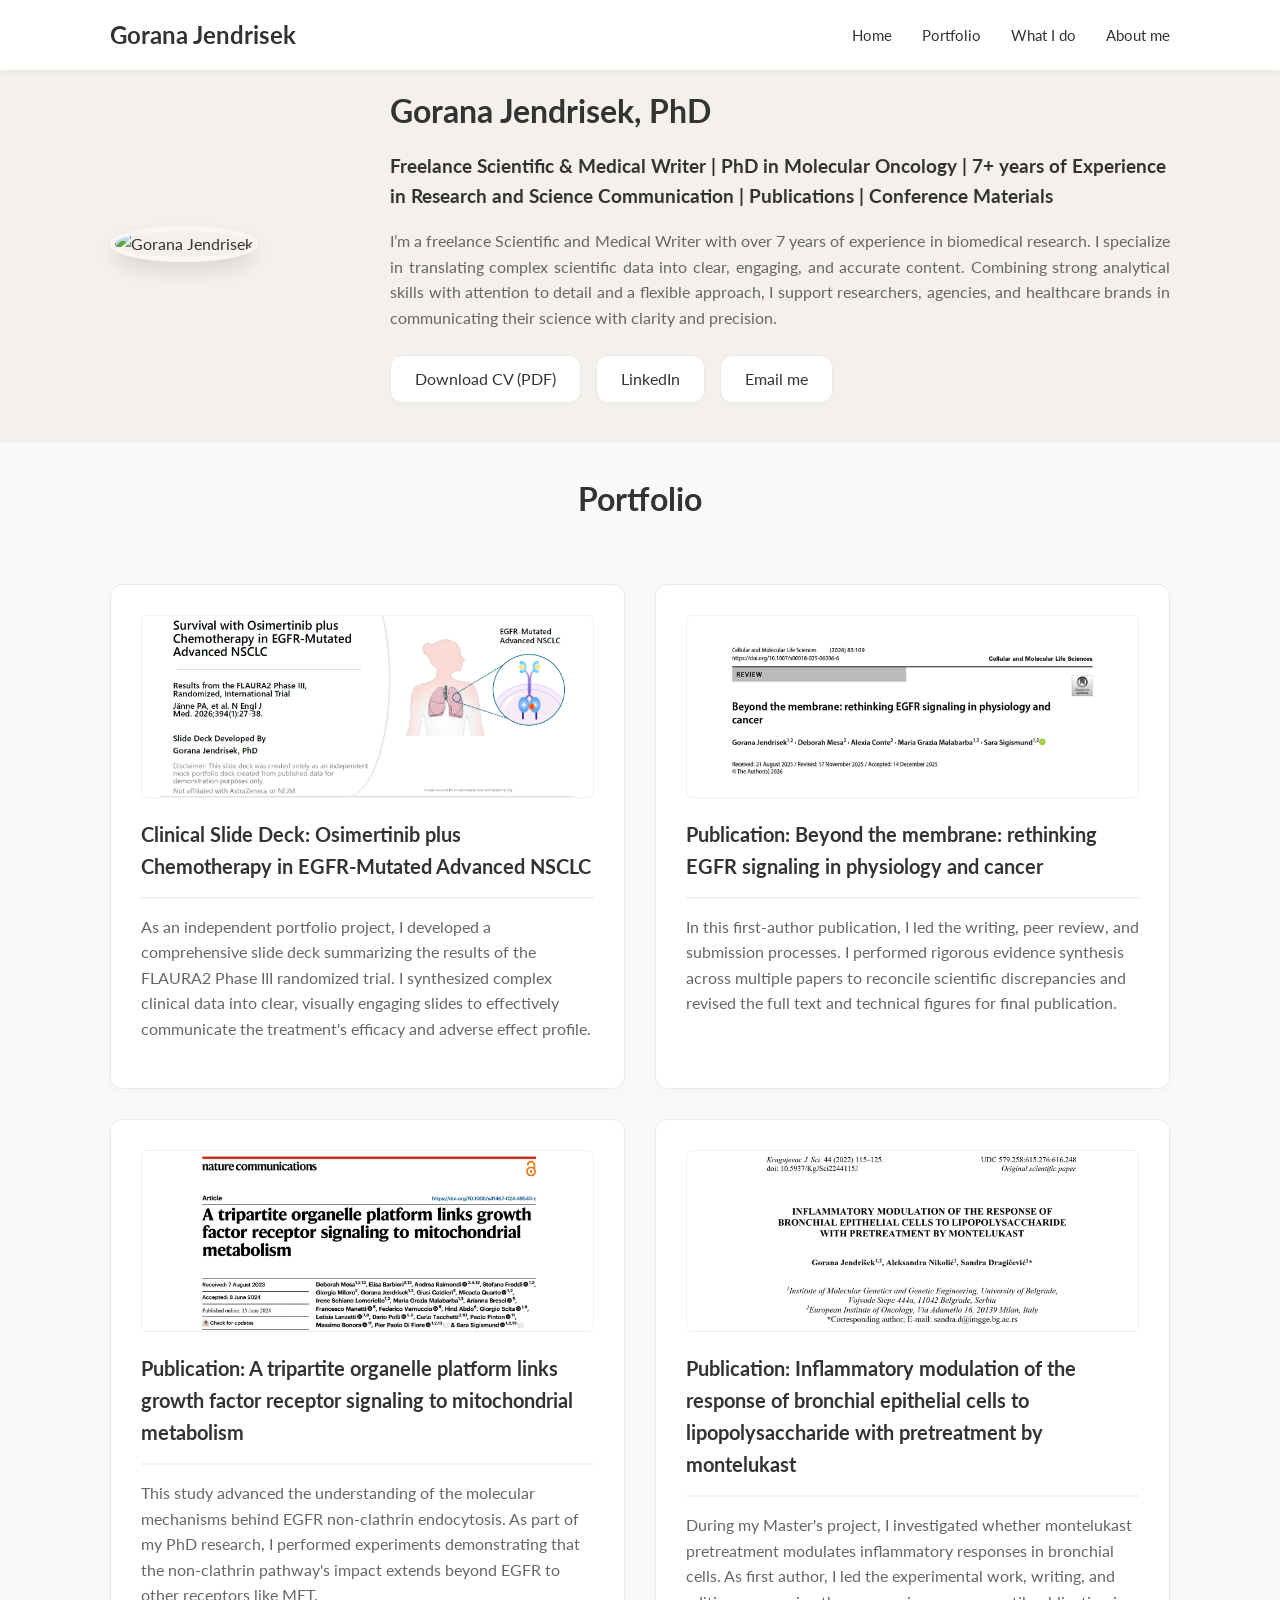
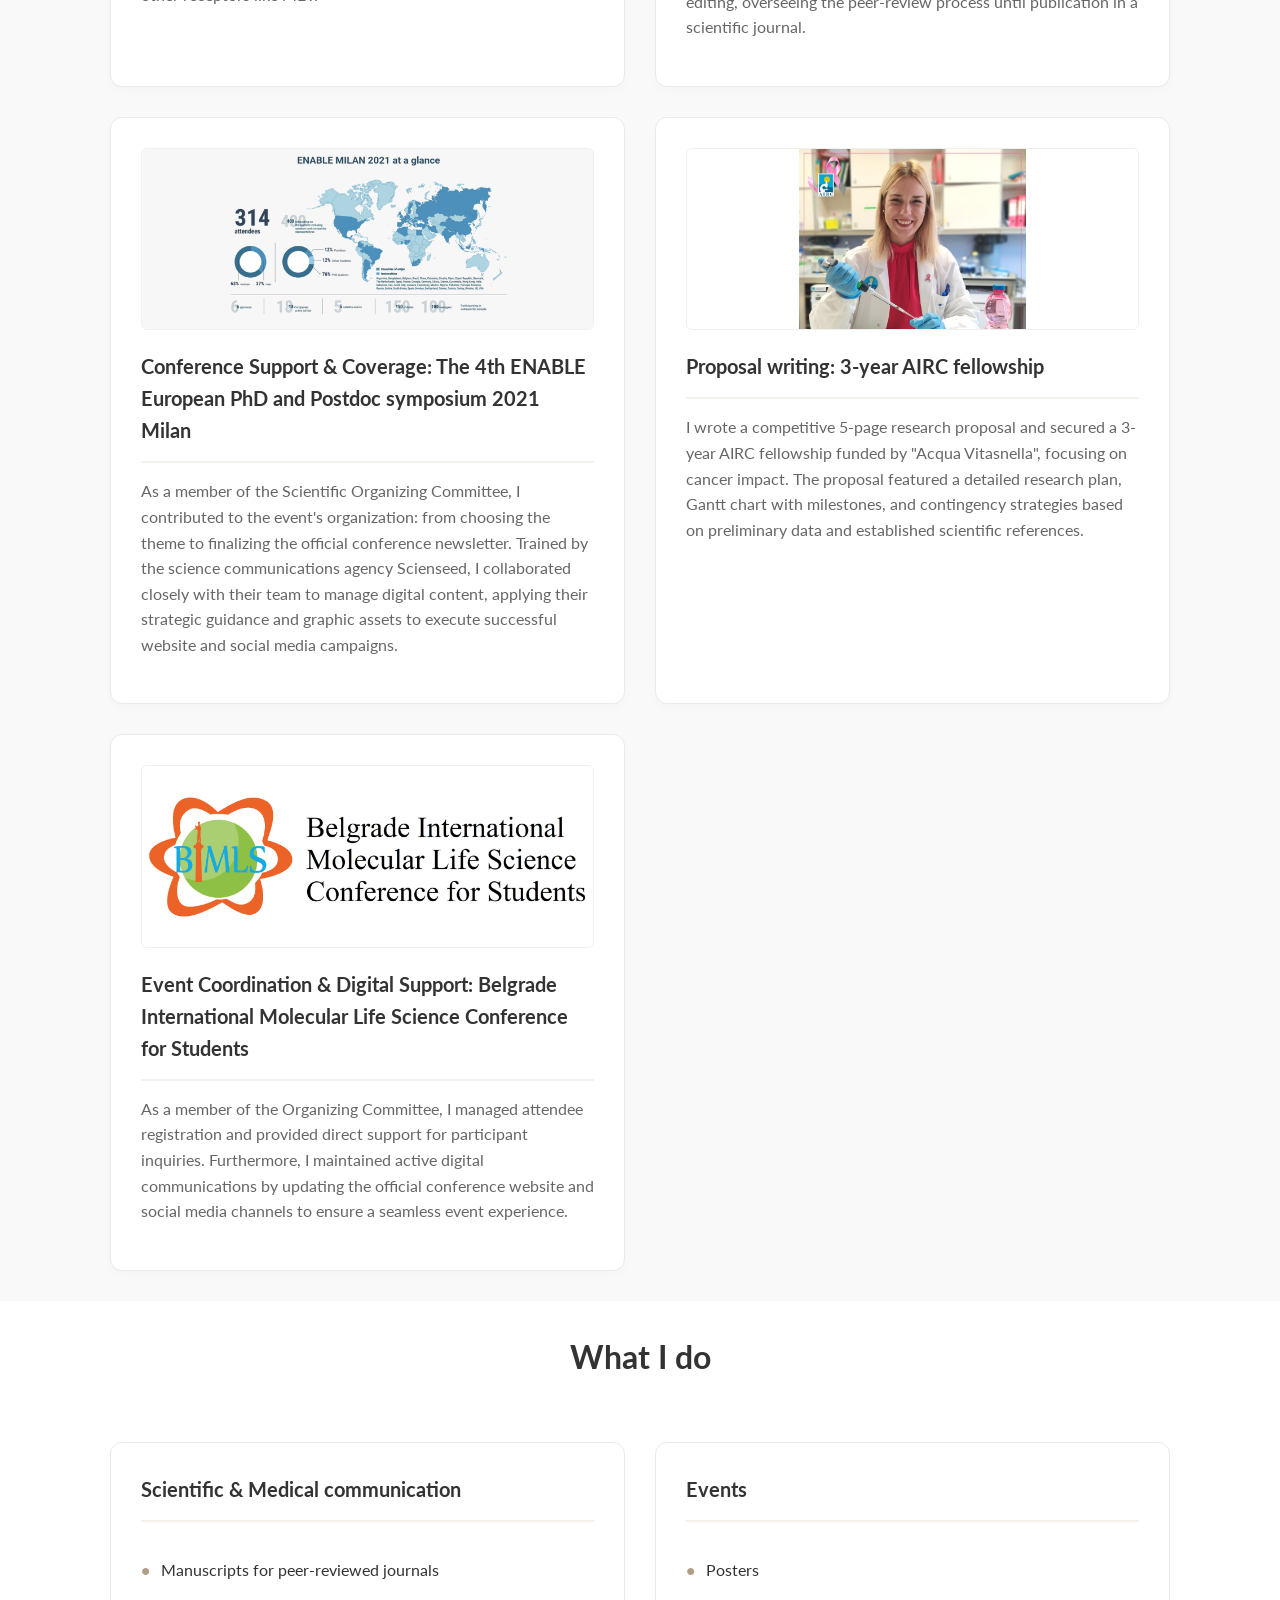
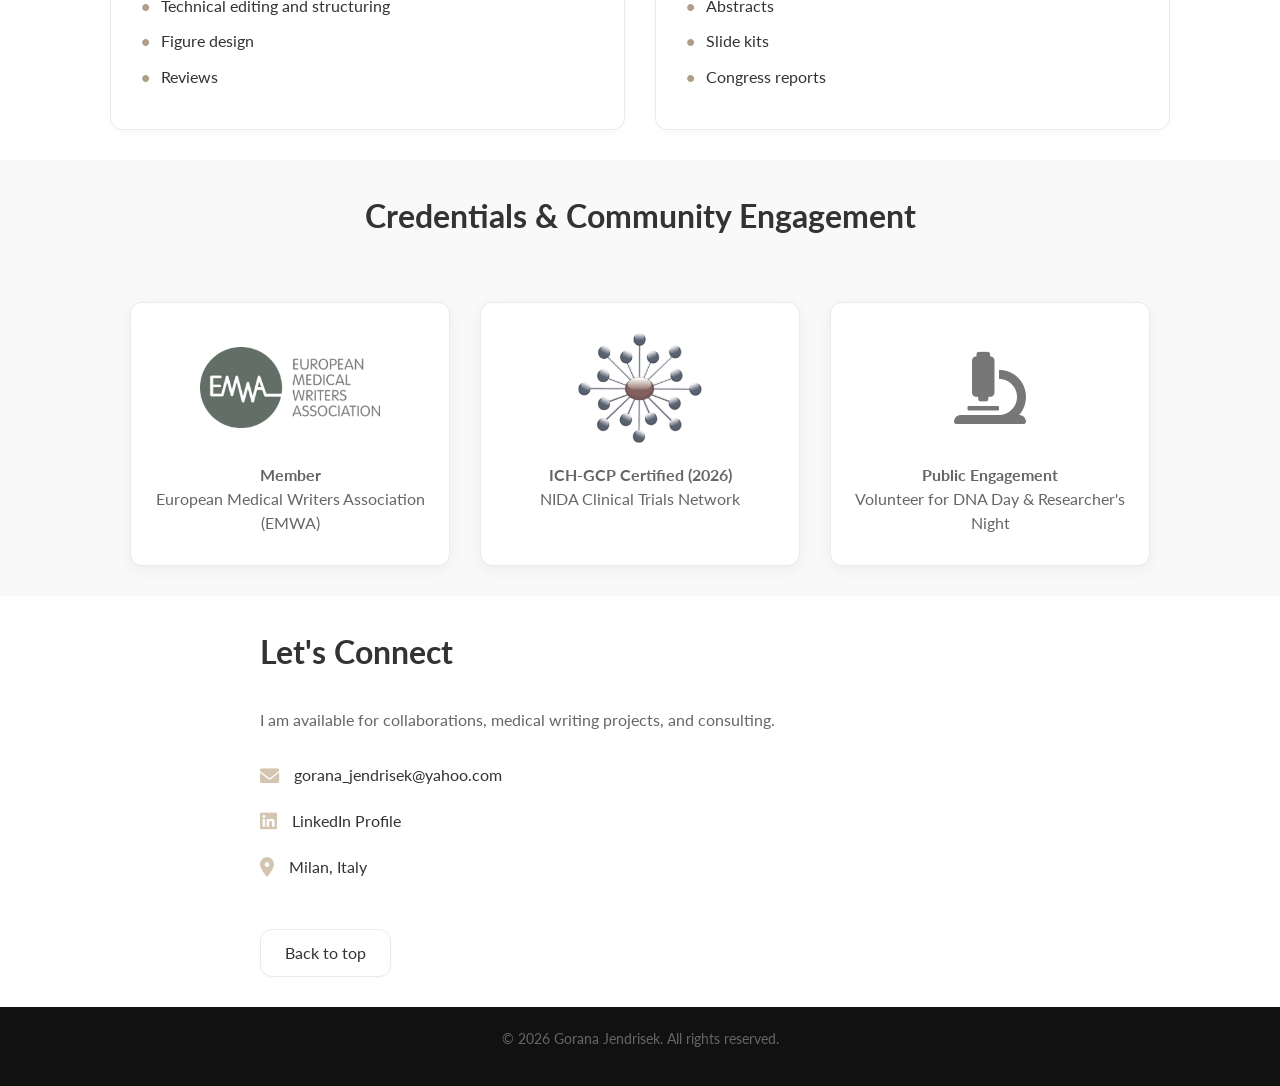
==== index.html @ 8e69713c "Add files via upload" ====
<!DOCTYPE html>
<html lang="en">

<head>
    <meta charset="UTF-8">
    <meta name="viewport" content="width=device-width, initial-scale=1.0">
    <title>Gorana Jendrisek, PhD | Scientific Writer & Medical Content Specialist</title>
    <link rel="stylesheet" href="style.css">
    <link rel="preconnect" href="https://fonts.googleapis.com">
    <link rel="preconnect" href="https://fonts.gstatic.com" crossorigin>
    <link href="https://fonts.googleapis.com/css2?family=Lato:wght@300;400;700&display=swap" rel="stylesheet">
    <link rel="stylesheet" href="https://cdnjs.cloudflare.com/ajax/libs/font-awesome/6.0.0/css/all.min.css">

    <style>
        .cert-container {
            display: flex;
            justify-content: center;
            align-items: stretch;
            gap: 30px;
            flex-wrap: wrap;
            margin-top: 40px;
            text-align: center;
        }

        .cert-card {
            flex: 1;
            min-width: 250px;
            max-width: 320px;
            background-color: #ffffff;
            border: 1px solid #eaeaea;
            border-radius: 12px;
            padding: 30px 20px;
            box-shadow: 0 4px 15px rgba(0, 0, 0, 0.05);
            display: flex;
            flex-direction: column;
            align-items: center;
            justify-content: flex-start;
            transition: transform 0.3s ease, box-shadow 0.3s ease;
        }

        .cert-card:hover {
            transform: translateY(-5px);
            box-shadow: 0 8px 25px rgba(0, 0, 0, 0.12);
        }

        .cert-img-container {
            height: 110px;
            width: 100%;
            display: flex;
            align-items: center;
            justify-content: center;
            margin-bottom: 20px;
        }

        .cert-img {
            max-height: 100%;
            max-width: 180px;
            object-fit: contain;
            filter: grayscale(80%) opacity(0.85);
            transition: filter 0.3s ease;
        }

        .cert-icon {
            font-size: 4.5rem;
            color: #777;
            transition: color 0.3s ease;
        }

        .cert-card:hover .cert-img {
            filter: grayscale(0%) opacity(1);
        }

        .cert-card:hover .cert-icon {
            color: var(--primary-dark, #004E7C);
        }

        .cert-text {
            margin: 0;
            font-size: 1rem;
            line-height: 1.5;
        }
    </style>
</head>

<body>

    <nav class="navbar">
        <div class="container nav-container">
            <a href="index.html" class="logo">Gorana Jendrisek</a>
            <div class="menu-toggle" id="mobile-menu" role="button" tabindex="0" aria-label="Toggle navigation menu"
                aria-expanded="false">
                <span class="bar"></span>
                <span class="bar"></span>
                <span class="bar"></span>
            </div>

            <ul class="nav-menu">
                <li><a href="#" onclick="window.scrollTo({top: 0, behavior: 'smooth'}); return false;">Home</a></li>
                <li><a href="#portfolio">Portfolio</a></li>
                <li><a href="#what-i-do">What I do</a></li>
                <li><a href="about.html">About me</a></li>
            </ul>
        </div>
    </nav>

    <header id="home" class="hero">
        <div class="container hero-content">
            <div class="hero-image">
                <img src="profile.jpg" alt="Gorana Jendrisek">
            </div>

            <div class="hero-text">
                <h2>Gorana Jendrisek, PhD</h2>
                <h3>Freelance Scientific & Medical Writer | PhD in Molecular Oncology | 7+ years of Experience in
                    Research and Science Communication | Publications | Conference Materials</h3>
                <p>I’m a freelance Scientific and Medical Writer with over 7 years of experience in biomedical research.
                    I specialize in translating complex scientific data into clear, engaging, and accurate content.
                    Combining strong analytical skills with attention to detail and a flexible approach, I support
                    researchers, agencies, and healthcare brands in communicating their science with clarity and
                    precision.</p>

                <div class="hero-buttons">
                    <a href="cv.pdf" target="_blank" class="btn btn-hero">Download CV (PDF)</a>
                    <a href="https://www.linkedin.com/in/gorana-jendrisek/" target="_blank"
                        class="btn btn-hero">LinkedIn</a>
                    <a href="mailto:gorana_jendrisek@yahoo.com" class="btn btn-hero">Email me</a>
                </div>
            </div>
        </div>
    </header>

    <section id="portfolio" class="section-light">
        <div class="container">
            <div class="section-header">
                <h2>Portfolio</h2>
            </div>
            <div class="grid-2">
                <a href="Clinical_pres.pdf" target="_blank" class="card portfolio-card">
                    <div class="card-preview">
                        <img src="Clinical_pres.jpg" alt="Clinical_pres">
                    </div>
                    <h3>Clinical Slide Deck: Osimertinib plus Chemotherapy in EGFR-Mutated Advanced NSCLC
                    </h3>
                    <p>As an independent portfolio project, I developed a comprehensive slide deck summarizing the
                        results of the FLAURA2 Phase III randomized trial. I synthesized complex clinical data into
                        clear, visually engaging slides to effectively communicate the treatment's efficacy and adverse
                        effect profile.</p>
                </a>

                <a href="https://link.springer.com/epdf/10.1007/s00018-025-06036-6?sharing_token=ZPy6T387lapKG3VLubJr6ve4RwlQNchNByi7wbcMAY7F9lazS7HCGLz17xwiubBzMzTWTzp36LosdyXEVx4-oOq-ASPoxNjmWd8jhOLOblPabnhJfSIMvks93nAgX5XYtZGjjtGX0qx7g7s8kX5407zuyoUBCFpywhR1-HRtdgs%3D"
                    target="_blank" class="card portfolio-card">
                    <div class="card-preview">
                        <img src="springer-preview.png" alt="Springer Paper Preview">
                    </div>
                    <h3>Publication: Beyond the membrane: rethinking EGFR signaling in physiology and cancer</h3>
                    <p>In this first-author publication, I led the writing, peer review, and submission processes. I
                        performed rigorous evidence synthesis across multiple papers to reconcile scientific
                        discrepancies and revised the full text and technical figures for final publication.</p>
                </a>

                <a href="https://www.nature.com/articles/s41467-024-49543-z.epdf?sharing_token=_036nwAHZHawEh74PONO4tRgN0jAjWel9jnR3ZoTv0N9e303be7CfYwrsSxenjPWu7K9mXsLa_tx5ARb-TF6IJiraEMK6JW2lmACjRhCkba7bBO0qy7XPfF2k961oR3K9WiRDW5xs0g8Wcl1Y-MyCdAiHcsm95_4GKfKxesDI3g%3D"
                    target="_blank" class="card portfolio-card">
                    <div class="card-preview">
                        <img src="nature_preview.png" alt="Nature Communications Preview">
                    </div>
                    <h3>Publication: A tripartite organelle platform links growth factor receptor signaling to
                        mitochondrial metabolism</h3>
                    <p>This study advanced the understanding of the molecular mechanisms behind EGFR non-clathrin
                        endocytosis. As part of my PhD research, I performed experiments demonstrating that the
                        non-clathrin pathway's impact extends beyond EGFR to other receptors like MET.</p>
                </a>

                <a href="https://scindeks-clanci.ceon.rs/data/pdf/1450-9636/2022/1450-96362244115J.pdf" target="_blank"
                    class="card portfolio-card">
                    <div class="card-preview">
                        <img src="kragujevac_preview.png" alt="Kragujevac Journal Preview">
                    </div>
                    <h3>Publication: Inflammatory modulation of the response of bronchial epithelial cells to
                        lipopolysaccharide with pretreatment by montelukast</h3>
                    <p>During my Master's project, I investigated whether montelukast pretreatment modulates
                        inflammatory responses in bronchial cells. As first author, I led the experimental work,
                        writing, and editing, overseeing the peer-review process until publication in a scientific
                        journal.</p>
                </a>

                <a href="https://febs-iubmb-enableconference.org/milan-2021/" target="_blank"
                    class="card portfolio-card">
                    <div class="card-preview">
                        <img src="enable_preview.png" alt="FEBS-IUBMB Enable Preview">
                    </div>
                    <h3>Conference Support & Coverage: The 4th ENABLE European PhD and Postdoc symposium 2021 Milan</h3>
                    <p> As a member of the Scientific Organizing Committee, I contributed to the event's organization:
                        from choosing the theme to finalizing the official conference newsletter. Trained by the science
                        communications agency Scienseed, I collaborated closely with their team to manage digital
                        content, applying their strategic guidance and graphic assets to execute successful website and
                        social media campaigns. </p>
                </a>


                <a href="https://www.linkedin.com/posts/airc-fondazione-per-la-ricerca-sul-cancro_ferrarelle-societ%C3%A0-benefit-attraverso-il-activity-6988393970284281857-b2EP/?originalSubdomain=it"
                    target="_blank" class="card portfolio-card">
                    <div class="card-preview">
                        <img src="airc_preview1.png" alt="AIRC">
                    </div>
                    <h3>Proposal writing: 3-year AIRC fellowship</h3>
                    <p>I wrote a competitive 5-page research proposal and secured a 3-year AIRC fellowship funded by
                        "Acqua Vitasnella", focusing on cancer impact. The proposal featured a detailed research plan,
                        Gantt chart with milestones, and contingency strategies based on preliminary data and
                        established scientific references.</p>
                </a>

                <a href="https://bimls.bg.ac.rs/" target="_blank" class="card portfolio-card">
                    <div class="card-preview">
                        <img src="bimls.png" alt="bimls">
                    </div>
                    <h3>Event Coordination & Digital Support: Belgrade International Molecular Life Science Conference
                        for Students</h3>
                    <p>As a member of the Organizing Committee, I managed attendee registration and provided direct
                        support for participant inquiries. Furthermore, I maintained active digital communications by
                        updating the official conference website and social media channels to ensure a seamless event
                        experience. </p>
                </a>
            </div>
        </div>
    </section>

    <section id="what-i-do" class="section-white">
        <div class="container">
            <div class="section-header">
                <h2>What I do</h2>
            </div>
            <div class="grid-2">
                <div class="card">
                    <h3>Scientific & Medical communication</h3>
                    <ul class="skills-list" style="margin-top: 20px;">
                        <li>Manuscripts for peer-reviewed journals</li>
                        <li>Technical editing and structuring</li>
                        <li>Figure design</li>
                        <li>Reviews</li>
                    </ul>
                </div>
                <div class="card">
                    <h3>Events</h3>
                    <ul class="skills-list" style="margin-top: 20px;">
                        <li>Posters</li>
                        <li>Abstracts</li>
                        <li>Slide kits</li>
                        <li>Congress reports</li>
                    </ul>
                </div>
            </div>
        </div>
    </section>

    <section id="credentials" class="section-light">
        <div class="container">
            <div class="section-header">
                <h2>Credentials & Community Engagement</h2>
            </div>

            <div class="cert-container">
                <div class="cert-card">
                    <div class="cert-img-container">
                        <img src="emwa.png" alt="EMWA Logo" class="cert-img">
                    </div>
                    <p class="cert-text"><strong>Member</strong><br>European Medical Writers Association (EMWA)</p>
                </div>

                <div class="cert-card">
                    <div class="cert-img-container">
                        <img src="nida.png" alt="ICH-GCP NIDA Logo" class="cert-img">
                    </div>
                    <p class="cert-text"><strong>ICH-GCP Certified (2026)</strong><br>NIDA Clinical Trials Network</p>
                </div>

                <div class="cert-card">
                    <div class="cert-img-container">
                        <i class="fas fa-microscope cert-icon"></i>
                    </div>
                    <p class="cert-text"><strong>Public Engagement</strong><br>Volunteer for DNA Day & Researcher's
                        Night</p>
                </div>
            </div>

        </div>
    </section>

    <section id="contact" class="section-white">
        <div class="container" style="max-width: 800px;">
            <div style="margin-bottom: 30px;">
                <h2>Let's Connect</h2>
            </div>

            <p>I am available for collaborations, medical writing projects, and consulting.</p>
            <div style="display: flex; flex-direction: column; align-items: flex-start; margin: 30px 0;">
                <div class="contact-item">
                    <i class="fas fa-envelope"></i>
                    <a href="mailto:gorana_jendrisek@yahoo.com">gorana_jendrisek@yahoo.com</a>
                </div>
                <div class="contact-item">
                    <i class="fab fa-linkedin"></i>
                    <a href="https://www.linkedin.com/in/gorana-jendrisek/" target="_blank">LinkedIn Profile</a>
                </div>
                <div class="contact-item">
                    <i class="fas fa-map-marker-alt"></i>
                    <span>Milan, Italy</span>
                </div>
            </div>
            <a href="#" onclick="window.scrollTo({top: 0, behavior: 'smooth'}); return false;" class="btn btn-hero">Back
                to top</a>
        </div>
    </section>

    <footer>
        <div class="container">
            <p>&copy; 2026 Gorana Jendrisek. All rights reserved.</p>
        </div>
    </footer>

    <script src="script.js"></script>
</body>

</html>
---- style.css ----
/* --- Variables & Reset --- */
:root {
    --primary-color: #D4C5B0; /* Beige from CV */
    --primary-dark: #b09f88;
    --text-dark: #333333;
    --text-light: #666666;
    --bg-light: #f9f9f9;
    --white: #ffffff;
    --accent: #C0392B; /* Subtle red for accents like the ribbon */
    --font-heading: 'Lato', sans-serif;
    --font-body: 'Lato', sans-serif;
}

* {
    margin: 0;
    padding: 0;
    box-sizing: border-box;
}

html {
    scroll-padding-top: 70px; /* Accounts for your 70px navbar + 20px breathing room */
    scroll-behavior: smooth; /* Gives a nice smooth scroll effect natively */
}

body {
    font-family: var(--font-body);
    color: var(--text-dark);
    line-height: 1.6;
    background-color: var(--white);
}

a { text-decoration: none; color: inherit; transition: 0.3s; }
ul { list-style: none; }

/* --- Typography --- */
h1, h2, h3, h4 {
    font-family: var(--font-heading);
    margin-bottom: 1rem;
    color: var(--text-dark);
}

h1 { font-size: 2.5rem; font-weight: 700; }
h2 { font-size: 2rem; }
p { margin-bottom: 1rem; color: var(--text-light); }

.subtitle {
    display: block;
    text-transform: uppercase;
    letter-spacing: 2px;
    font-size: 0.85rem;
    color: var(--primary-dark);
    margin-bottom: 0.5rem;
    font-weight: 700;
}

/* --- Layout Utilities --- */
.container {
    max-width: 1100px;
    margin: 0 auto;
    padding: 0 20px;
}

section { padding: 30px 0; }
.section-light { background-color: var(--bg-light); }
.section-white { background-color: var(--white); }
.section-dark { background-color: #222; color: #fff; }

.section-header { text-align: center; margin-bottom: 60px; }

/* --- Buttons --- */
.btn {
    display: inline-block;
    padding: 12px 30px;
    border-radius: 5px;
    font-weight: 700;
    cursor: pointer;
}

.btn-primary {
    background-color: var(--text-dark);
    color: var(--white);
}
.btn-primary:hover { background-color: var(--primary-dark); }

.btn-outline {
    border: 2px solid var(--text-dark);
    margin-left: 10px;
}
.btn-outline:hover { background-color: var(--text-dark); color: var(--white); }

/* Custom Hero Buttons (from screenshot) */
.hero-buttons {
    display: flex;
    gap: 15px;
    margin-top: 25px;
    flex-wrap: wrap;
}

.btn-hero {
    background-color: var(--white);
    color: var(--text-dark);
    border: 1px solid #EAEAEA;
    border-radius: 12px;
    font-weight: 400;
    padding: 10px 24px;
    box-shadow: 0 2px 5px rgba(0,0,0,0.02);
    transition: all 0.3s ease;
}



.btn-hero:hover {
    border-color: var(--primary-color);
    box-shadow: 0 4px 10px rgba(0,0,0,0.05);
    transform: translateY(-2px);
    color: var(--text-dark);
}

/* --- Navbar --- */
.navbar {
    position: fixed;
    top: 0;
    width: 100%;
    background: rgba(255, 255, 255, 0.95);
    box-shadow: 0 2px 10px rgba(0,0,0,0.05);
    z-index: 1000;
    height: 70px;
    display: flex;
    align-items: center;
}

.nav-container {
    display: flex;
    justify-content: space-between;
    align-items: center;
    width: 100%;
}

.logo {
    font-family: var(--font-heading);
    font-size: 1.5rem;
    font-weight: 700;
}

.nav-menu { display: flex; gap: 30px; }
.nav-menu a { font-weight: 400; font-size: 0.95rem; }
.nav-menu a:hover { color: var(--primary-dark); }

.btn-contact {
    border: 1px solid var(--text-dark);
    padding: 8px 20px;
    border-radius: 20px;
}

.menu-toggle { display: none; cursor: pointer; }
.bar { display: block; width: 25px; height: 3px; margin: 5px auto; background-color: var(--text-dark); transition: 0.3s; }

/* --- Hero Section --- */
.hero {
    /* REDUCED VERTICAL PADDING HERE */
    padding-top: 85px; 
    padding-bottom: 40px;
    background-color: #F4F0EB; /* Very light beige */
}

/* Pushes the first section down to clear the 70px fixed navbar, plus your 30px gap */
.page-top {
    padding-top: 60px; 
}

.hero-content {
    display: flex;
    align-items: center;
    justify-content: space-between;
    gap: 20px;
}

.hero-text { flex: 3; } /* Gives the text twice as much horizontal space */
.hero-text p { text-align: justify; } /* Added for better readability and alignment */

.hero-image { flex: 1; text-align: left; } /* Changed to left so image aligns with logo and portfolio */

.hero-image img {
    width: 180px;  /* Makes the image itself smaller */
    height: 180px; /* Keeps it a perfect circle */
  /*  object-fit: cover;*/
    object-fit: contain;
    border-radius: 50%;
    border: 5px solid rgba(255,255,255,0.5); /* Makes the white circle thinner */
    box-shadow: 0 10px 20px rgba(0,0,0,0.1); /* Softened the shadow for the smaller size */
}

/* --- Blog Section --- */
.section-blog { background-color: var(--white); border-bottom: 1px solid #eee; }
.blog-card {
    background: #fff;
    border: 1px solid #eee;
    padding: 40px;
    border-left: 5px solid var(--primary-dark);
    box-shadow: 0 5px 15px rgba(0,0,0,0.05);
    margin-bottom: 30px; /* Added spacing between posts */
}
.blog-date {
    font-size: 0.8rem;
    text-transform: uppercase;
    color: var(--text-light);
    margin-bottom: 10px;
    letter-spacing: 1px;
}

/* --- About Section --- */
.row { display: flex; gap: 50px; }
.col-half { flex: 1; }

.skills-list li {
    margin-bottom: 10px;
    padding-left: 20px;
    position: relative;
}
.skills-list li::before {
    content: '•';
    color: var(--primary-dark);
    position: absolute;
    left: 0;
    font-weight: bold;
}

.interests-box {
    margin-top: 30px;
    padding: 20px;
    background: #fff;
    border: 1px solid #eee;
    border-radius: 8px;
}
.interests-box h4 { font-size: 1.1rem; margin-bottom: 0.5rem; }

/* --- Timeline (Experience) --- */
.timeline {
    position: relative;
    max-width: 800px;
    margin: 0 auto;
}
.timeline::after {
    content: '';
    position: absolute;
    width: 2px;
    background-color: #eee;
    top: 0;
    bottom: 0;
    left: 50%;
    margin-left: -1px;
}

.timeline-item {
    padding: 10px 40px;
    position: relative;
    background-color: inherit;
    width: 50%;
}

.timeline-item:nth-child(odd) { left: 0; text-align: right; }
.timeline-item:nth-child(even) { left: 50%; text-align: left; }

.timeline-item::after {
    content: '';
    position: absolute;
    width: 16px;
    height: 16px;
    right: -8px;
    background-color: var(--white);
    border: 4px solid var(--primary-dark);
    top: 15px;
    border-radius: 50%;
    z-index: 1;
}
.timeline-item:nth-child(even)::after { left: -8px; }

.timeline-date {
    font-weight: 700;
    color: var(--primary-dark);
    margin-bottom: 5px;
}
/* --- Move Portfolio Up --- */
#portfolio {
    padding-top: 30px; /* Reduces the gap at the top. Change to 10px or 20px if you want it even closer! */
}

#what-i-do {
    padding-top: 30px; /* This matches the spacing you liked for the Portfolio section */
}
/* --- Academic Grid & Portfolio --- */
.grid-3 {
    display: grid;
    grid-template-columns: repeat(auto-fit, minmax(300px, 1fr));
    gap: 30px;
}

.grid-2 {
    display: grid;
    grid-template-columns: repeat(auto-fit, minmax(450px, 1fr));
    gap: 30px;
}  /* for 2 per row papers */

.card {
    background: var(--white);
    padding: 30px;
    border-radius: 12px; /* Slightly rounder for a modern look */
    border: 1px solid #EAEAEA; /* Crisp, subtle border */
    box-shadow: 0 4px 10px rgba(0,0,0,0.02); /* Very soft resting shadow */
    transition: all 0.3s ease; /* Smoother transition */
    display: flex;
    flex-direction: column;
}
.card:hover { 
    transform: translateY(-5px); 
    box-shadow: 0 12px 24px rgba(0,0,0,0.08); /* Stronger, softer shadow on hover */
    border-color: var(--primary-color); /* Subtle border color change on hover */
}
.card h3 { 
    font-size: 1.25rem; 
    border-bottom: 2px solid #f4f0eb; 
    padding-bottom: 15px; 
    margin-bottom: 15px;
    /*margin-top: auto; /* Pushes content to align nicely */
}

/* --- Portfolio Card Image Container --- */
.portfolio-card .card-preview {
    width: 100%;
height: auto; /* Change from 180px to auto */
    border-radius: 6px; /* Rounds the inner image slightly */
    overflow: hidden;
    margin-bottom: 20px;
    background-color: #F9F9F9;
    border: 1px solid #F0F0F0; /* Adds definition if your image background is white */
}

.portfolio-card .card-preview img {
    width: 100%;
height: auto; /* Change from 100% to auto */
    object-fit: cover; /* This will work perfectly with your Canva/Figma exports */
    display: block;
    transition: transform 0.5s ease;
}

/* Optional: Slight zoom effect on the image when hovering over the card */
.portfolio-card:hover .card-preview img {
    transform: scale(1.03);
}

/* --- Contact --- */
.contact-wrapper {
    display: flex;
    gap: 50px;
}
.contact-info { flex: 1; }
.contact-form { flex: 1; display: flex; flex-direction: column; gap: 15px; }
.section-dark h2, .section-dark p { color: #fff; }
.section-dark p { color: #ccc; }

.contact-item { margin-bottom: 20px; display: flex; align-items: center; gap: 15px; }
.contact-item i { color: var(--primary-color); font-size: 1.2rem; }

input, textarea {
    padding: 15px;
    border-radius: 5px;
    border: none;
    font-family: var(--font-body);
}
textarea { resize: vertical; }

/* --- Footer --- */
footer {
    background: #111;
    color: #666;
    text-align: center;
    padding: 20px 0;
    font-size: 0.9rem;
}

/* --- Responsive Design --- */
@media (max-width: 768px) {
    .menu-toggle { display: block; }
    .nav-menu {
        position: fixed;
        left: -100%;
        top: 70px;
        flex-direction: column;
        background-color: var(--white);
        width: 100%;
        text-align: center;
        transition: 0.3s;
        box-shadow: 0 10px 10px rgba(0,0,0,0.05);
        padding: 20px 0;
    }
    .nav-menu.active { left: 0; }
    
    .hero-content { flex-direction: column; text-align: center; }
    .hero-image { text-align: center; }
    .hero-text p { text-align: center; } /* Overrides justification for mobile layout */
    .hero-buttons { justify-content: center; } /* Centers buttons on mobile */
    .hero-image img { width: 150px; height: 150px; } /* Slightly scaled down for small screens */
    
    .row { flex-direction: column; }
    
    /* --- Grid Layout Fixes --- */
    /* This forces the grids into a single column so they shrink nicely and don't overflow the phone screen */
    .grid-2, .grid-3 {
        grid-template-columns: 1fr; 
        gap: 20px;
    }

    .card {
        padding: 20px; /* Reduced padding on mobile to save screen real estate */
    }
    
    .timeline::after { left: 31px; }
    .timeline-item { width: 100%; padding-left: 70px; padding-right: 25px; }
    .timeline-item:nth-child(odd) { text-align: left; }
    .timeline-item:nth-child(even) { left: 0; } 
    .timeline-item:nth-child(odd)::after, .timeline-item:nth-child(even)::after { left: 23px; }
    
    .contact-wrapper { flex-direction: column; }

    /* Adjust heading sizes for better mobile readability */
    h1 { font-size: 2rem; }
    h2 { font-size: 1.75rem; }
}
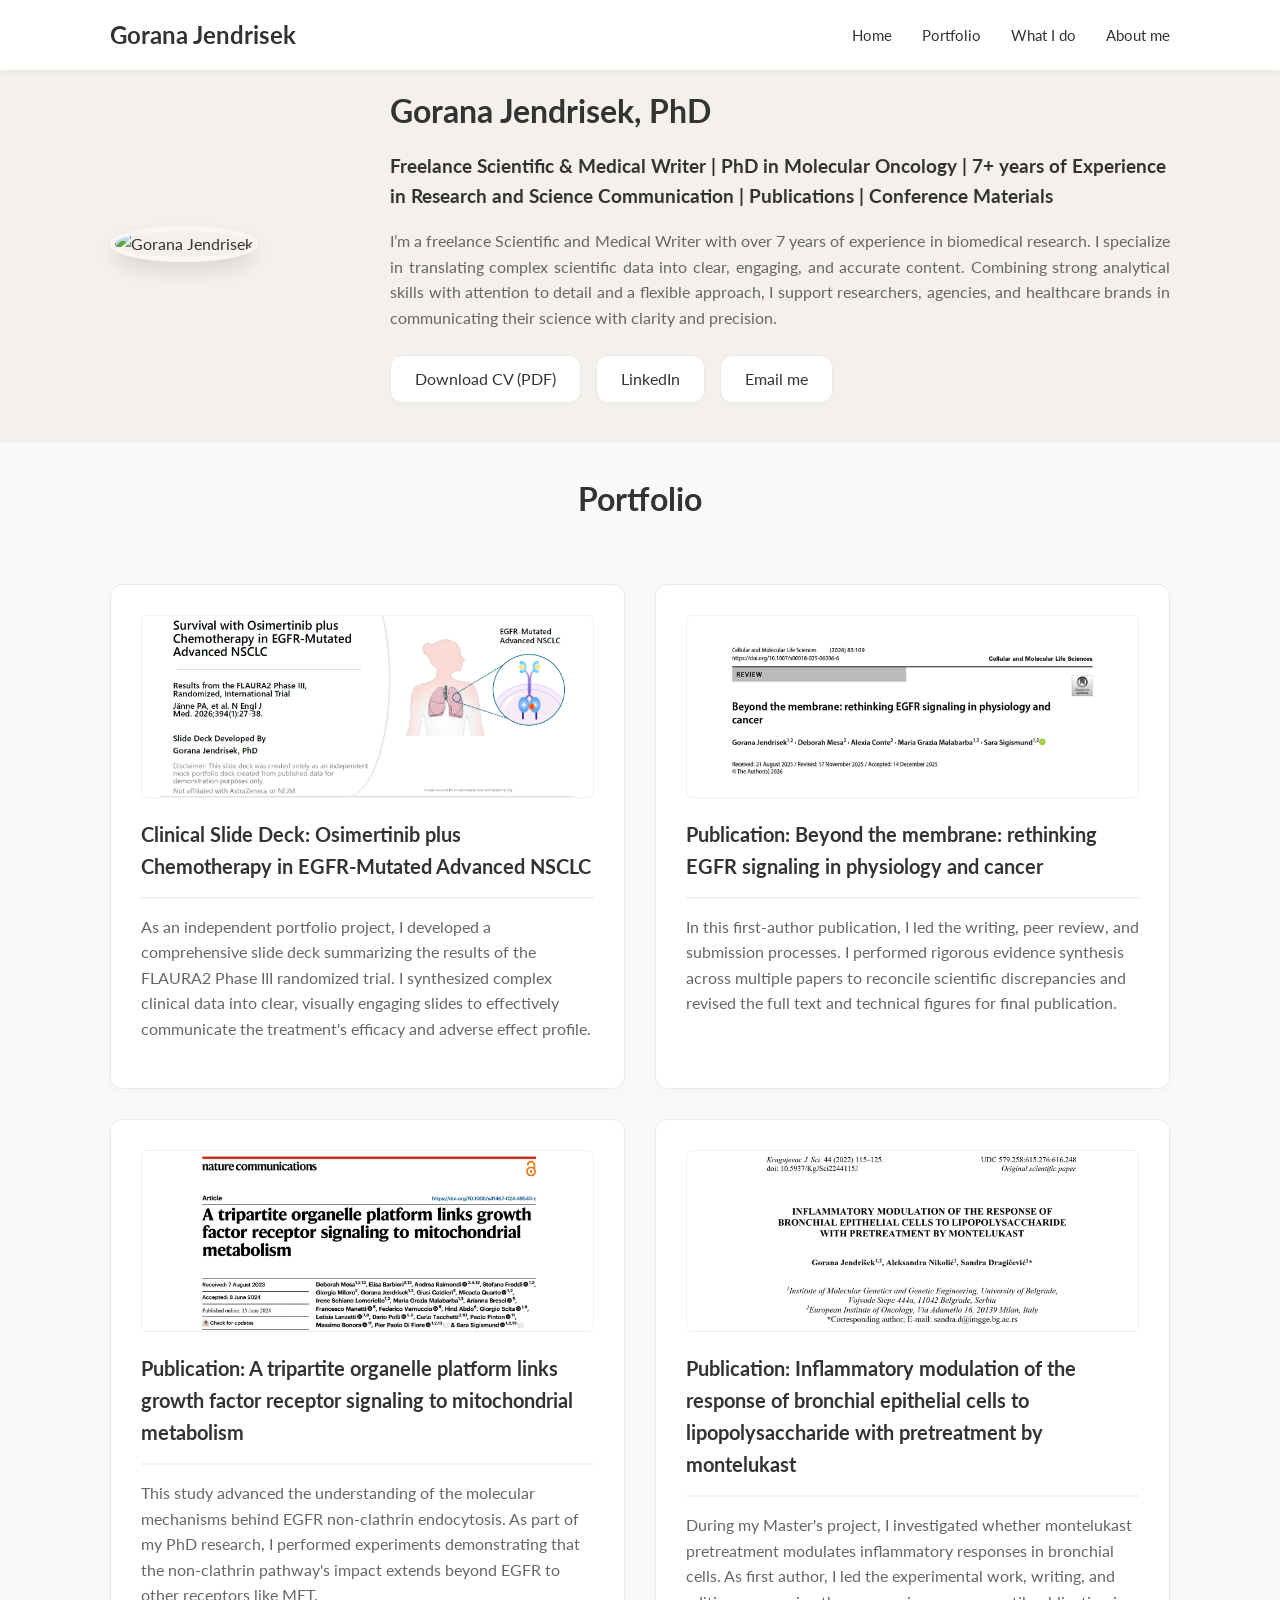
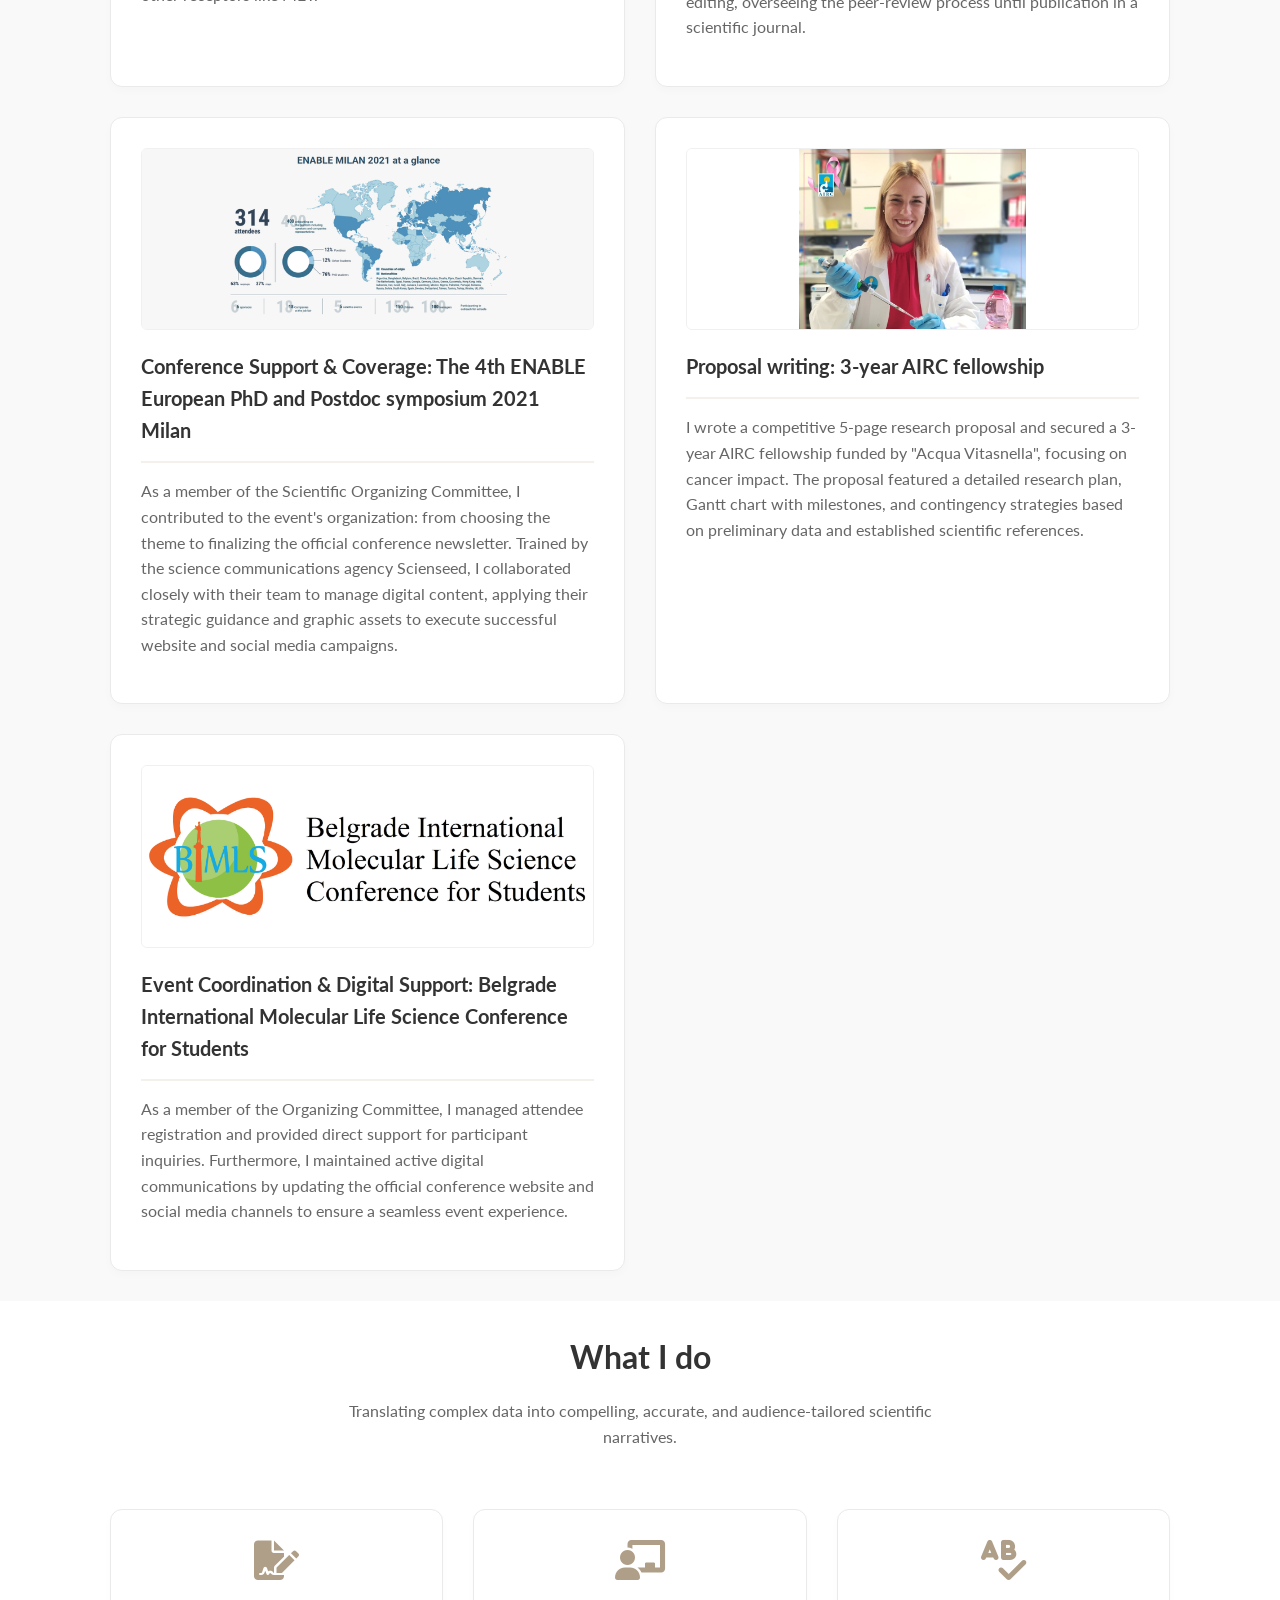
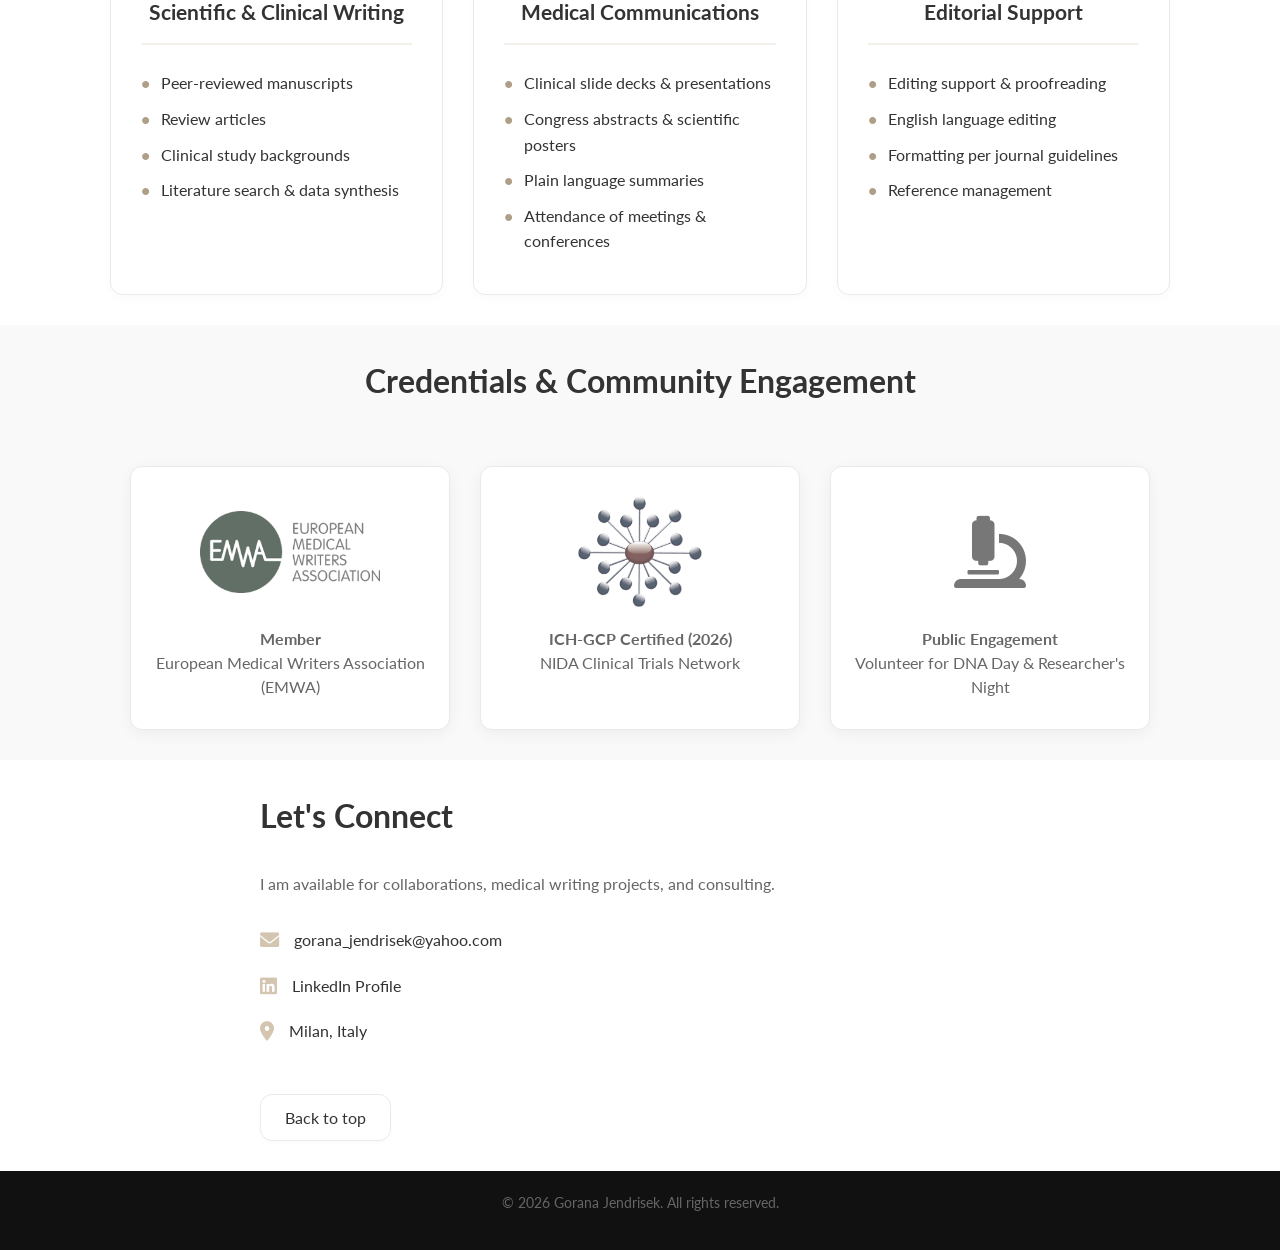
==== commit 9c6216d6: "Add files via upload" ====
--- a/index.html
+++ b/index.html
@@ -183,8 +183,8 @@
                         journal.</p>
                 </a>
 
-                <a href="https://febs-iubmb-enableconference.org/milan-2021/" target="_blank"
-                    class="card portfolio-card">
+                <a href="https://febs-iubmb-enableconference.org/wp-content/uploads/2023/02/milan_2021_newsletter.pdf"
+                    target="_blank" class="card portfolio-card">
                     <div class="card-preview">
                         <img src="enable_preview.png" alt="FEBS-IUBMB Enable Preview">
                     </div>
@@ -228,26 +228,55 @@
         <div class="container">
             <div class="section-header">
                 <h2>What I do</h2>
-            </div>
-            <div class="grid-2">
-                <div class="card">
-                    <h3>Scientific & Medical communication</h3>
-                    <ul class="skills-list" style="margin-top: 20px;">
-                        <li>Manuscripts for peer-reviewed journals</li>
-                        <li>Technical editing and structuring</li>
-                        <li>Figure design</li>
-                        <li>Reviews</li>
+                <p style="text-align: center; max-width: 600px; margin: 0 auto 40px auto; color: var(--text-light);">
+                    Translating complex data into compelling, accurate, and audience-tailored scientific narratives.
+                </p>
+            </div>
+
+            <div style="display: grid; grid-template-columns: repeat(auto-fit, minmax(300px, 1fr)); gap: 30px;">
+
+                <div class="card" style="padding: 30px; text-align: left;">
+                    <div style="text-align: center; margin-bottom: 25px;">
+                        <i class="fas fa-file-signature"
+                            style="font-size: 2.5rem; color: var(--primary-dark); margin-bottom: 15px; display: block;"></i>
+                        <h3 style="margin: 0; font-size: 1.3rem;">Scientific & Clinical Writing</h3>
+                    </div>
+                    <ul class="skills-list">
+                        <li>Peer-reviewed manuscripts</li>
+                        <li>Review articles</li>
+                        <li>Clinical study backgrounds</li>
+                        <li>Literature search & data synthesis</li>
                     </ul>
                 </div>
-                <div class="card">
-                    <h3>Events</h3>
-                    <ul class="skills-list" style="margin-top: 20px;">
-                        <li>Posters</li>
-                        <li>Abstracts</li>
-                        <li>Slide kits</li>
-                        <li>Congress reports</li>
+
+                <div class="card" style="padding: 30px; text-align: left;">
+                    <div style="text-align: center; margin-bottom: 25px;">
+                        <i class="fas fa-chalkboard-user"
+                            style="font-size: 2.5rem; color: var(--primary-dark); margin-bottom: 15px; display: block;"></i>
+                        <h3 style="margin: 0; font-size: 1.3rem;">Medical Communications</h3>
+                    </div>
+                    <ul class="skills-list">
+                        <li>Clinical slide decks & presentations</li>
+                        <li>Congress abstracts & scientific posters</li>
+                        <li>Plain language summaries</li>
+                        <li>Attendance of meetings & conferences</li>
                     </ul>
                 </div>
+
+                <div class="card" style="padding: 30px; text-align: left;">
+                    <div style="text-align: center; margin-bottom: 25px;">
+                        <i class="fas fa-spell-check"
+                            style="font-size: 2.5rem; color: var(--primary-dark); margin-bottom: 15px; display: block;"></i>
+                        <h3 style="margin: 0; font-size: 1.3rem;">Editorial Support</h3>
+                    </div>
+                    <ul class="skills-list">
+                        <li>Editing support & proofreading</li>
+                        <li>English language editing</li>
+                        <li>Formatting per journal guidelines</li>
+                        <li>Reference management</li>
+                    </ul>
+                </div>
+
             </div>
         </div>
     </section>
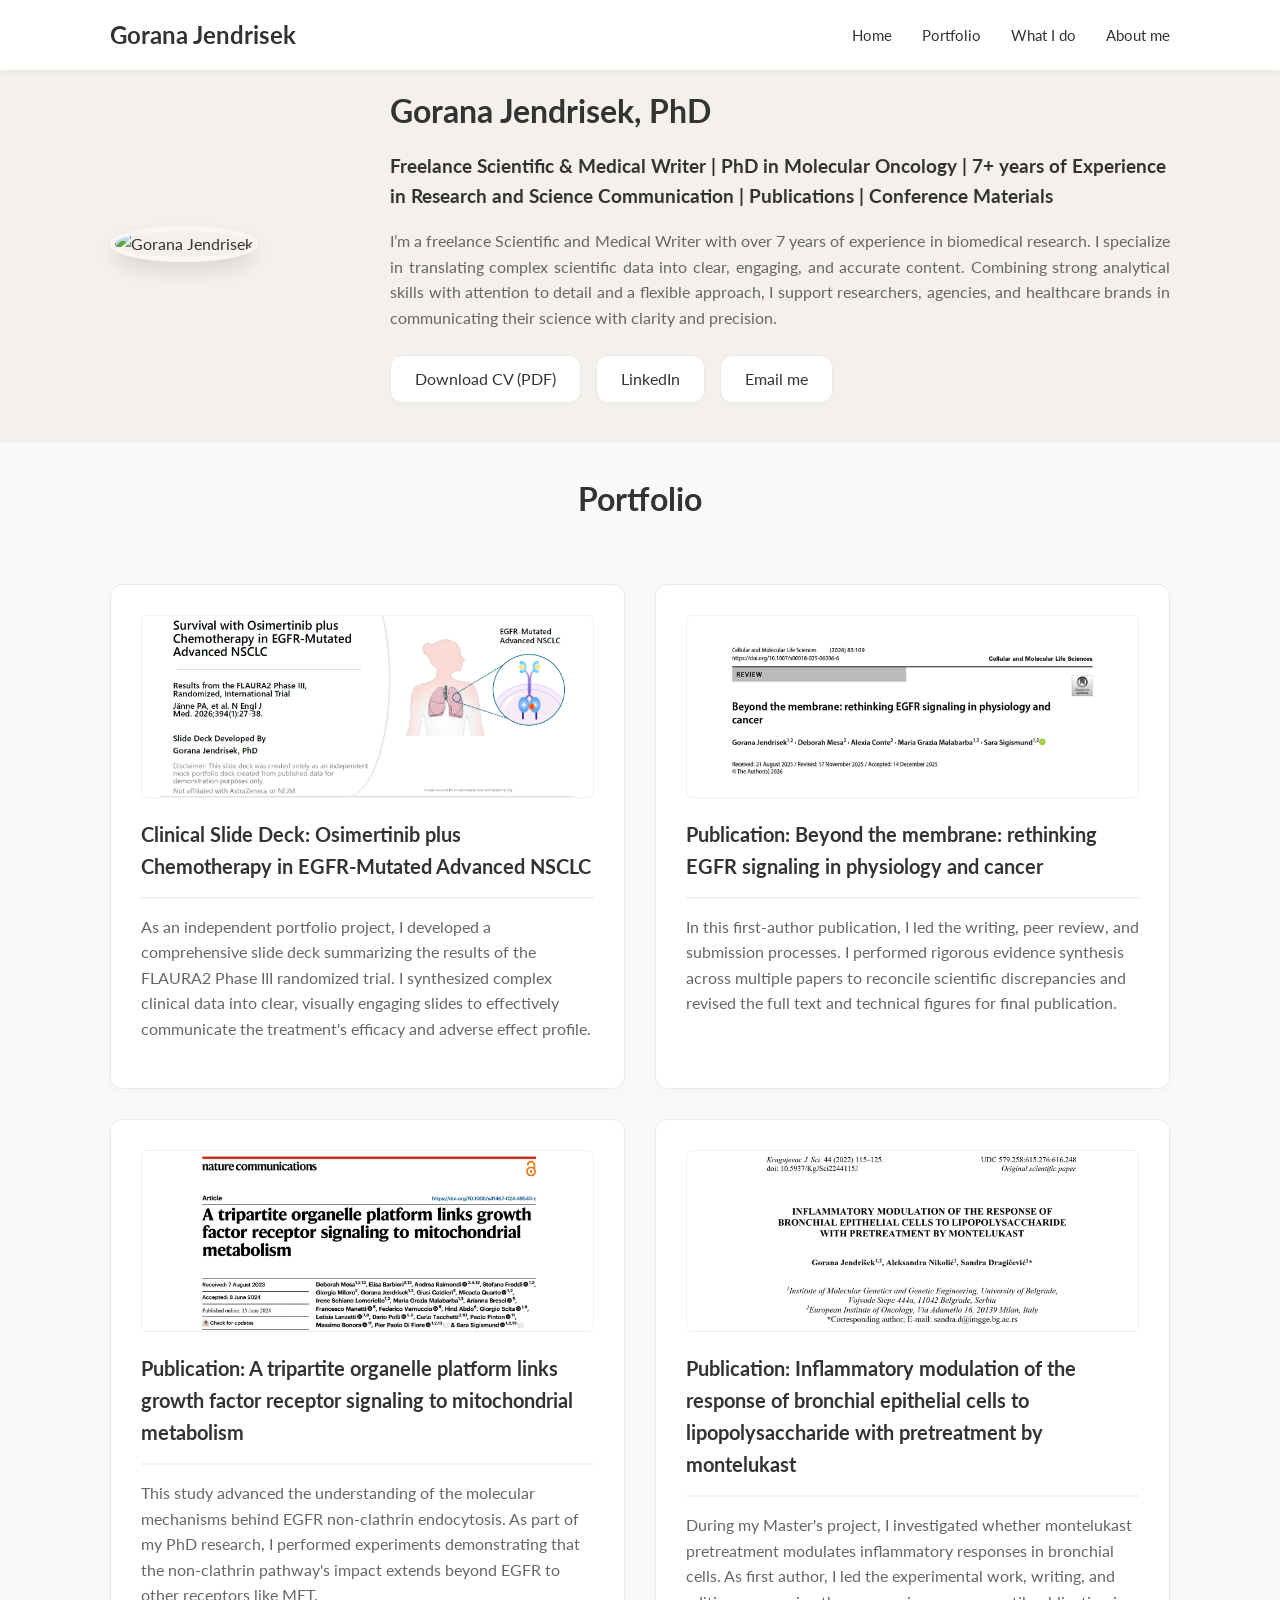
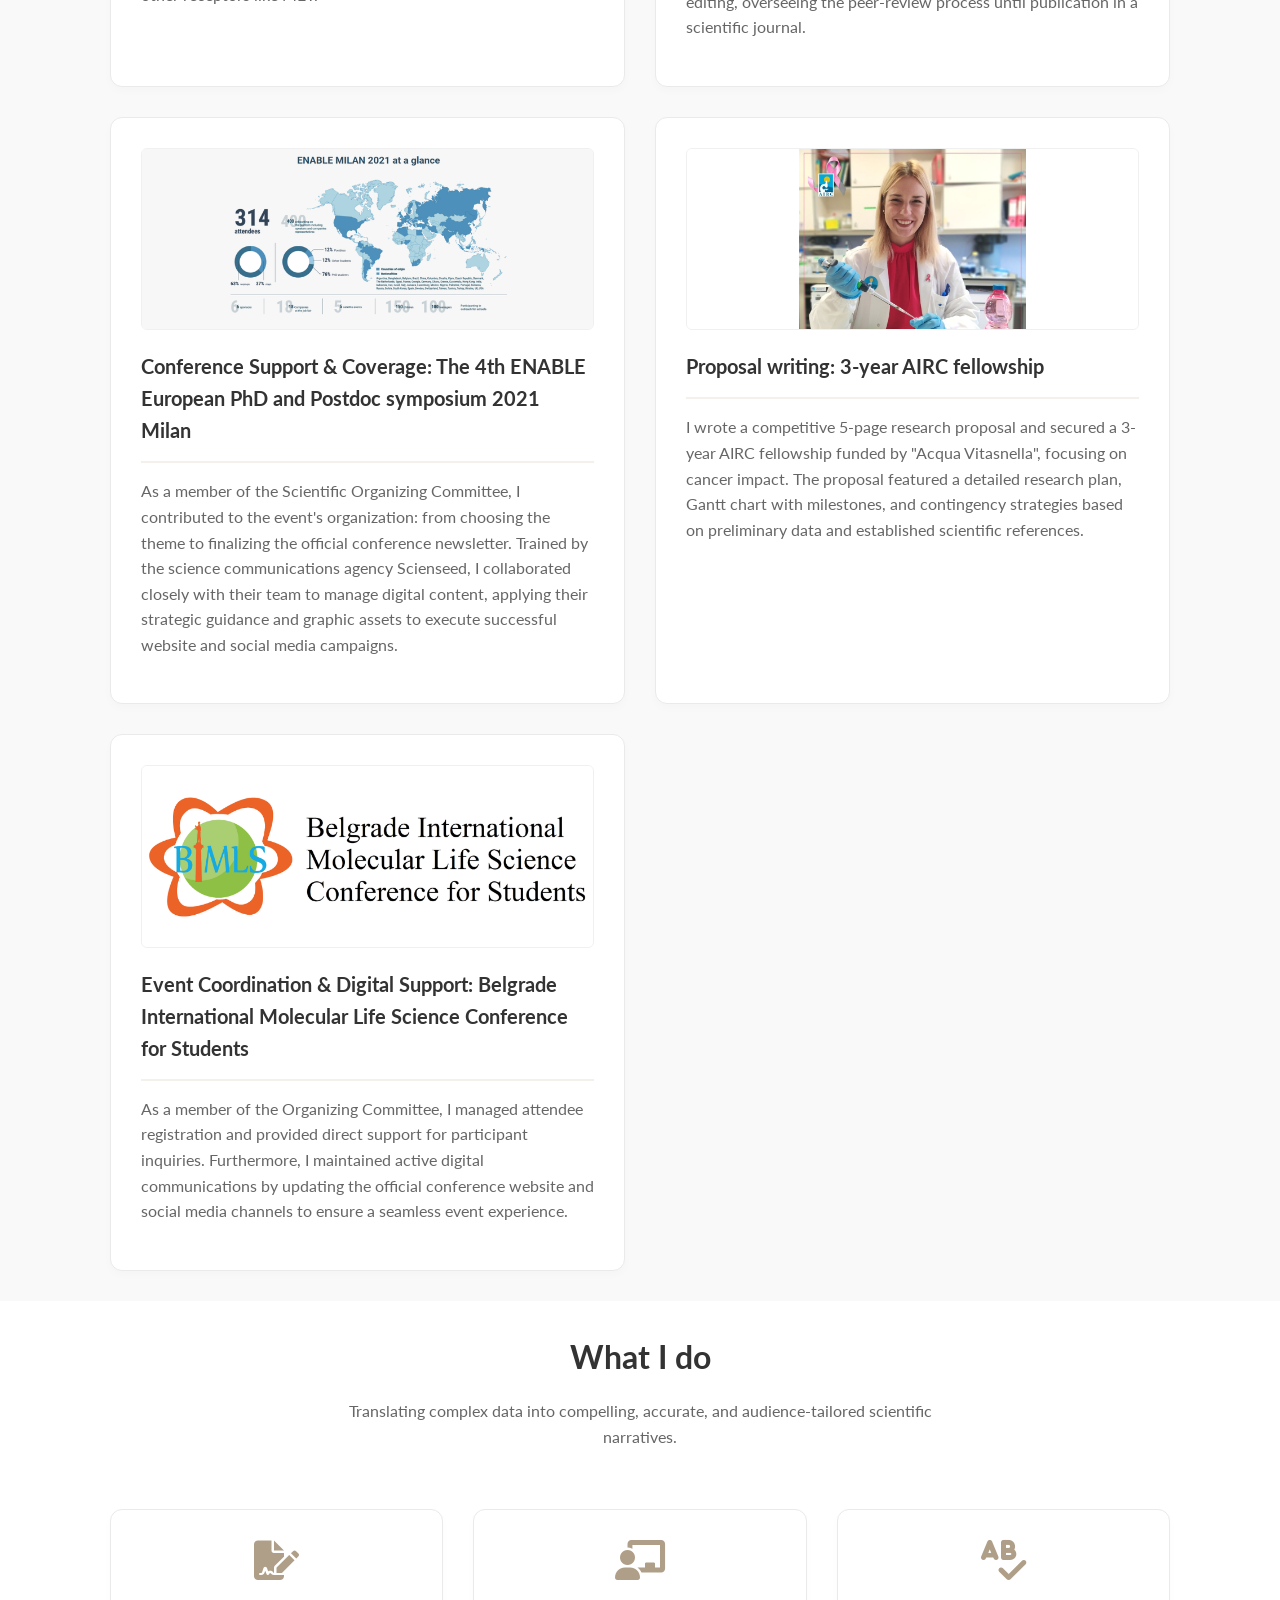
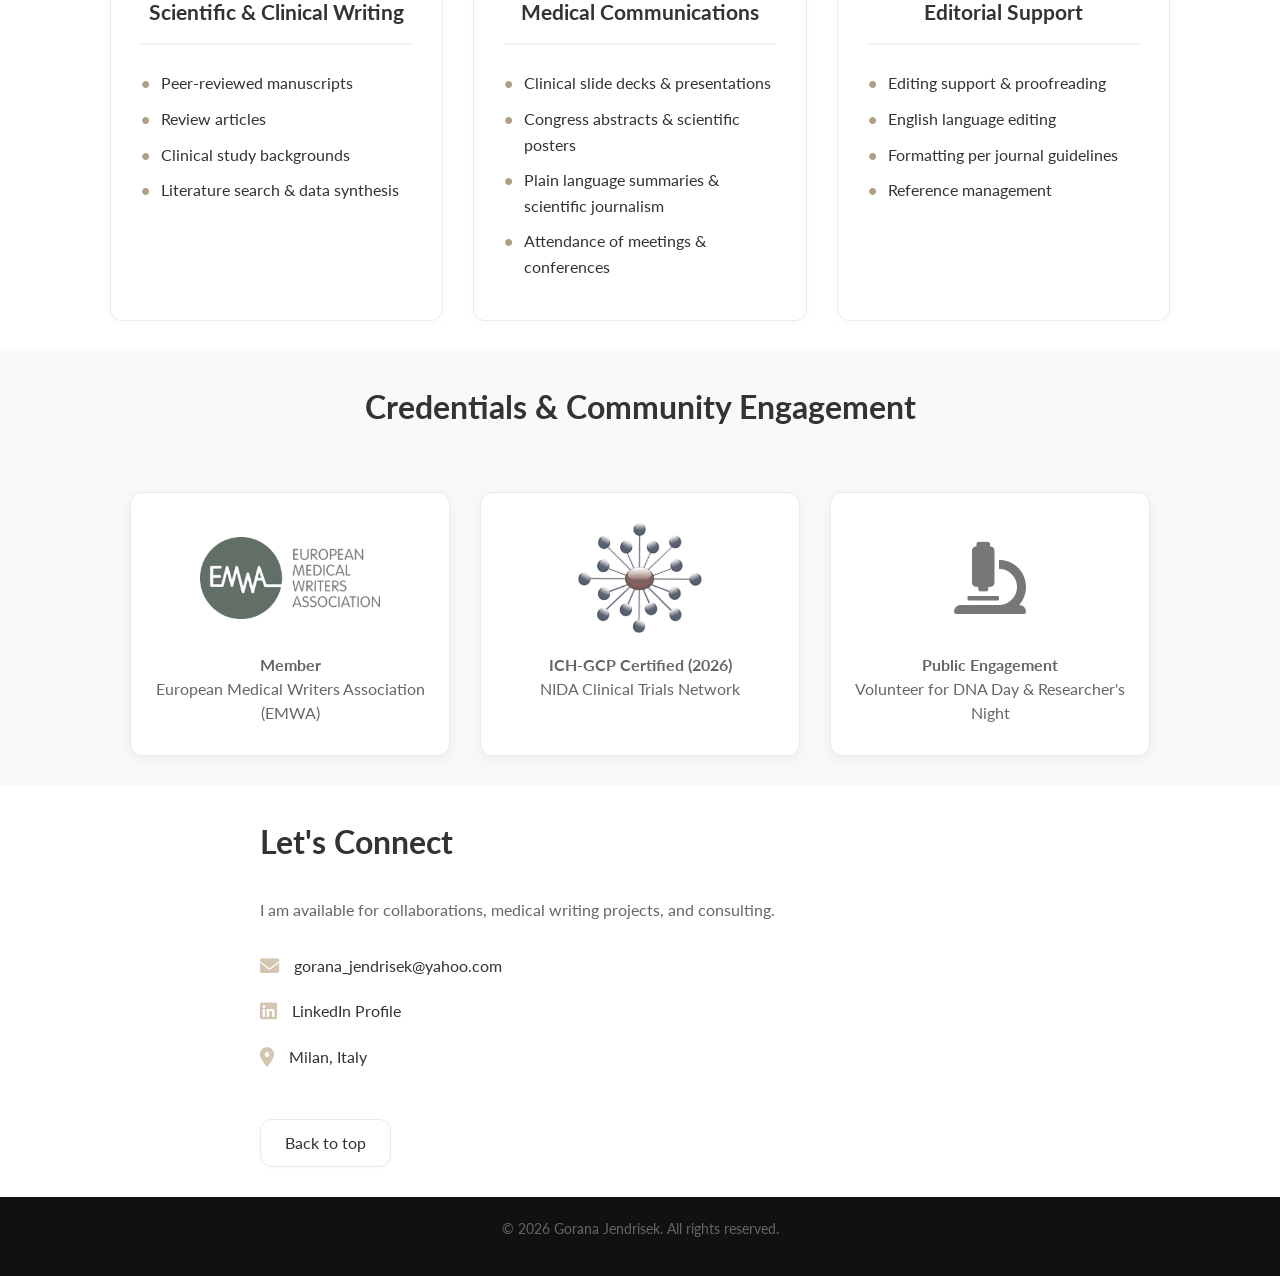
==== commit 52d2c8c2: "Add files via upload" ====
--- a/index.html
+++ b/index.html
@@ -258,7 +258,7 @@
                     <ul class="skills-list">
                         <li>Clinical slide decks & presentations</li>
                         <li>Congress abstracts & scientific posters</li>
-                        <li>Plain language summaries</li>
+                        <li>Plain language summaries & scientific journalism</li>
                         <li>Attendance of meetings & conferences</li>
                     </ul>
                 </div>
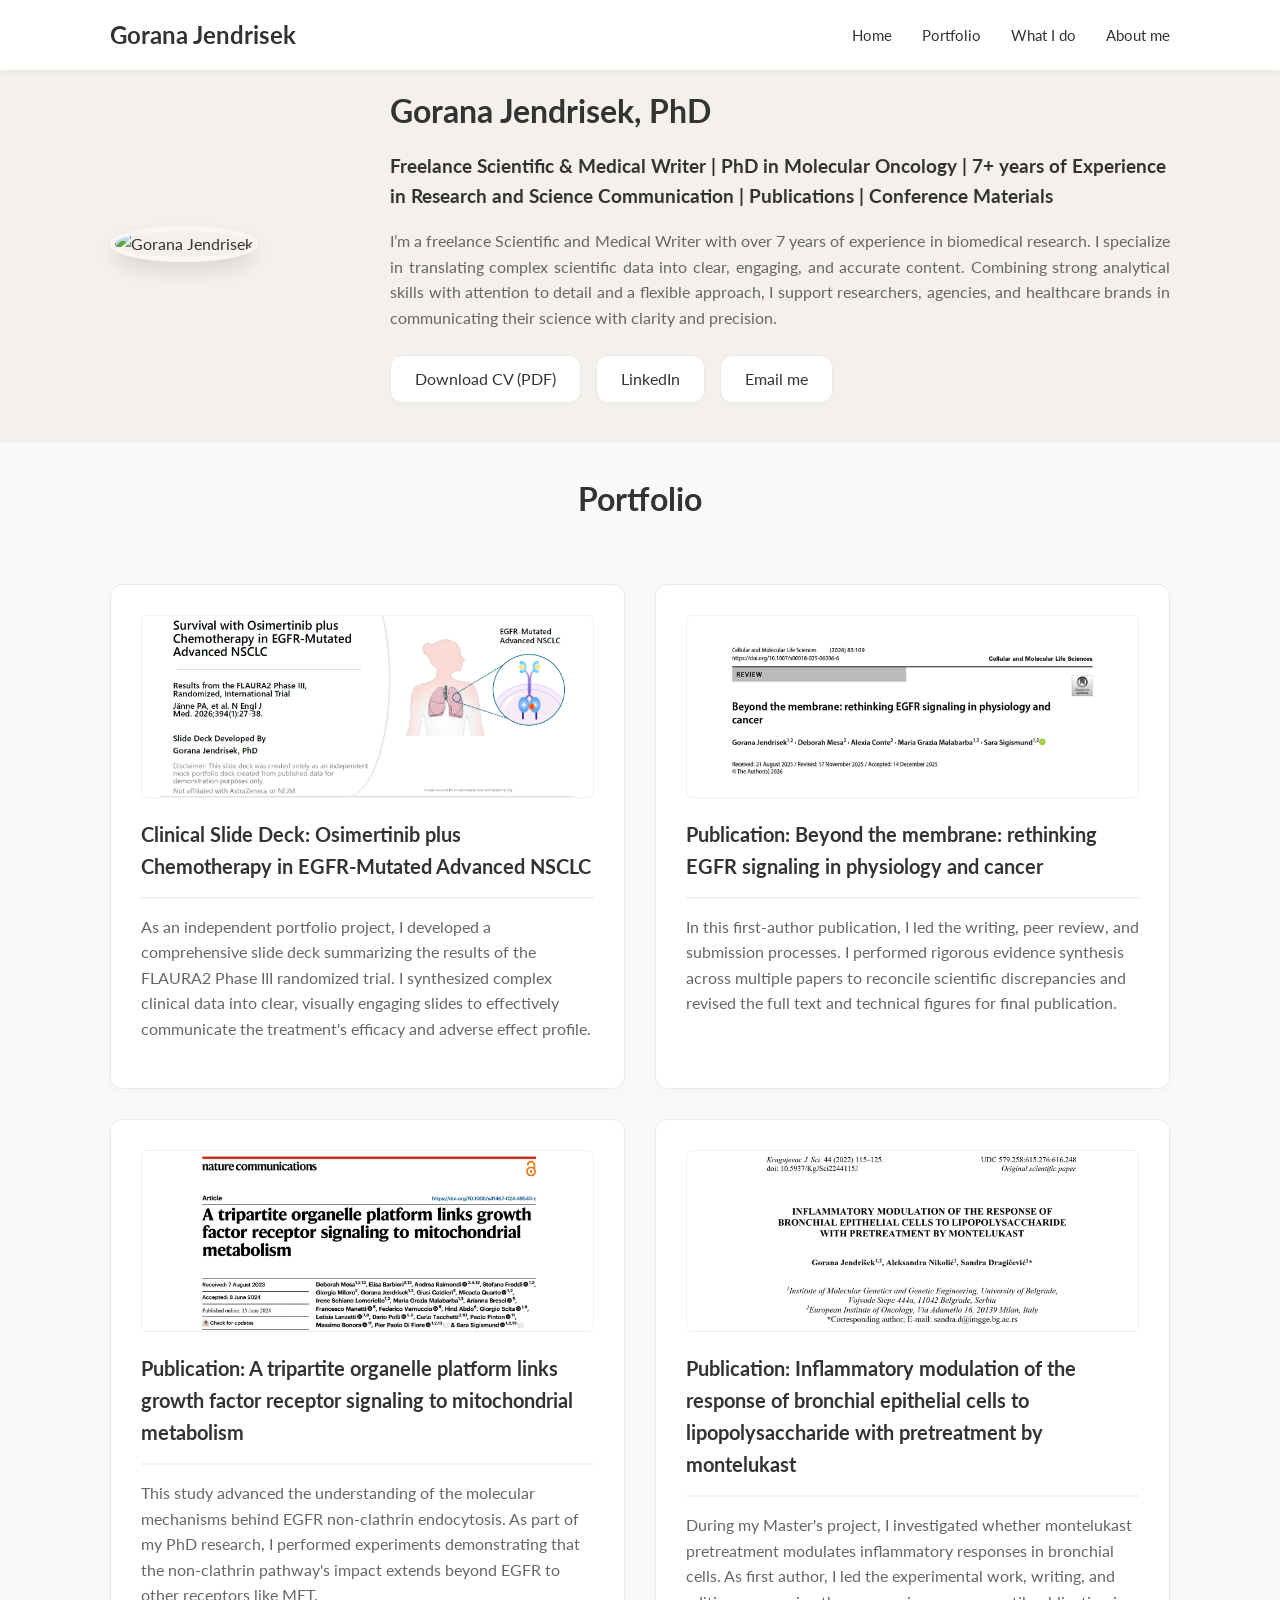
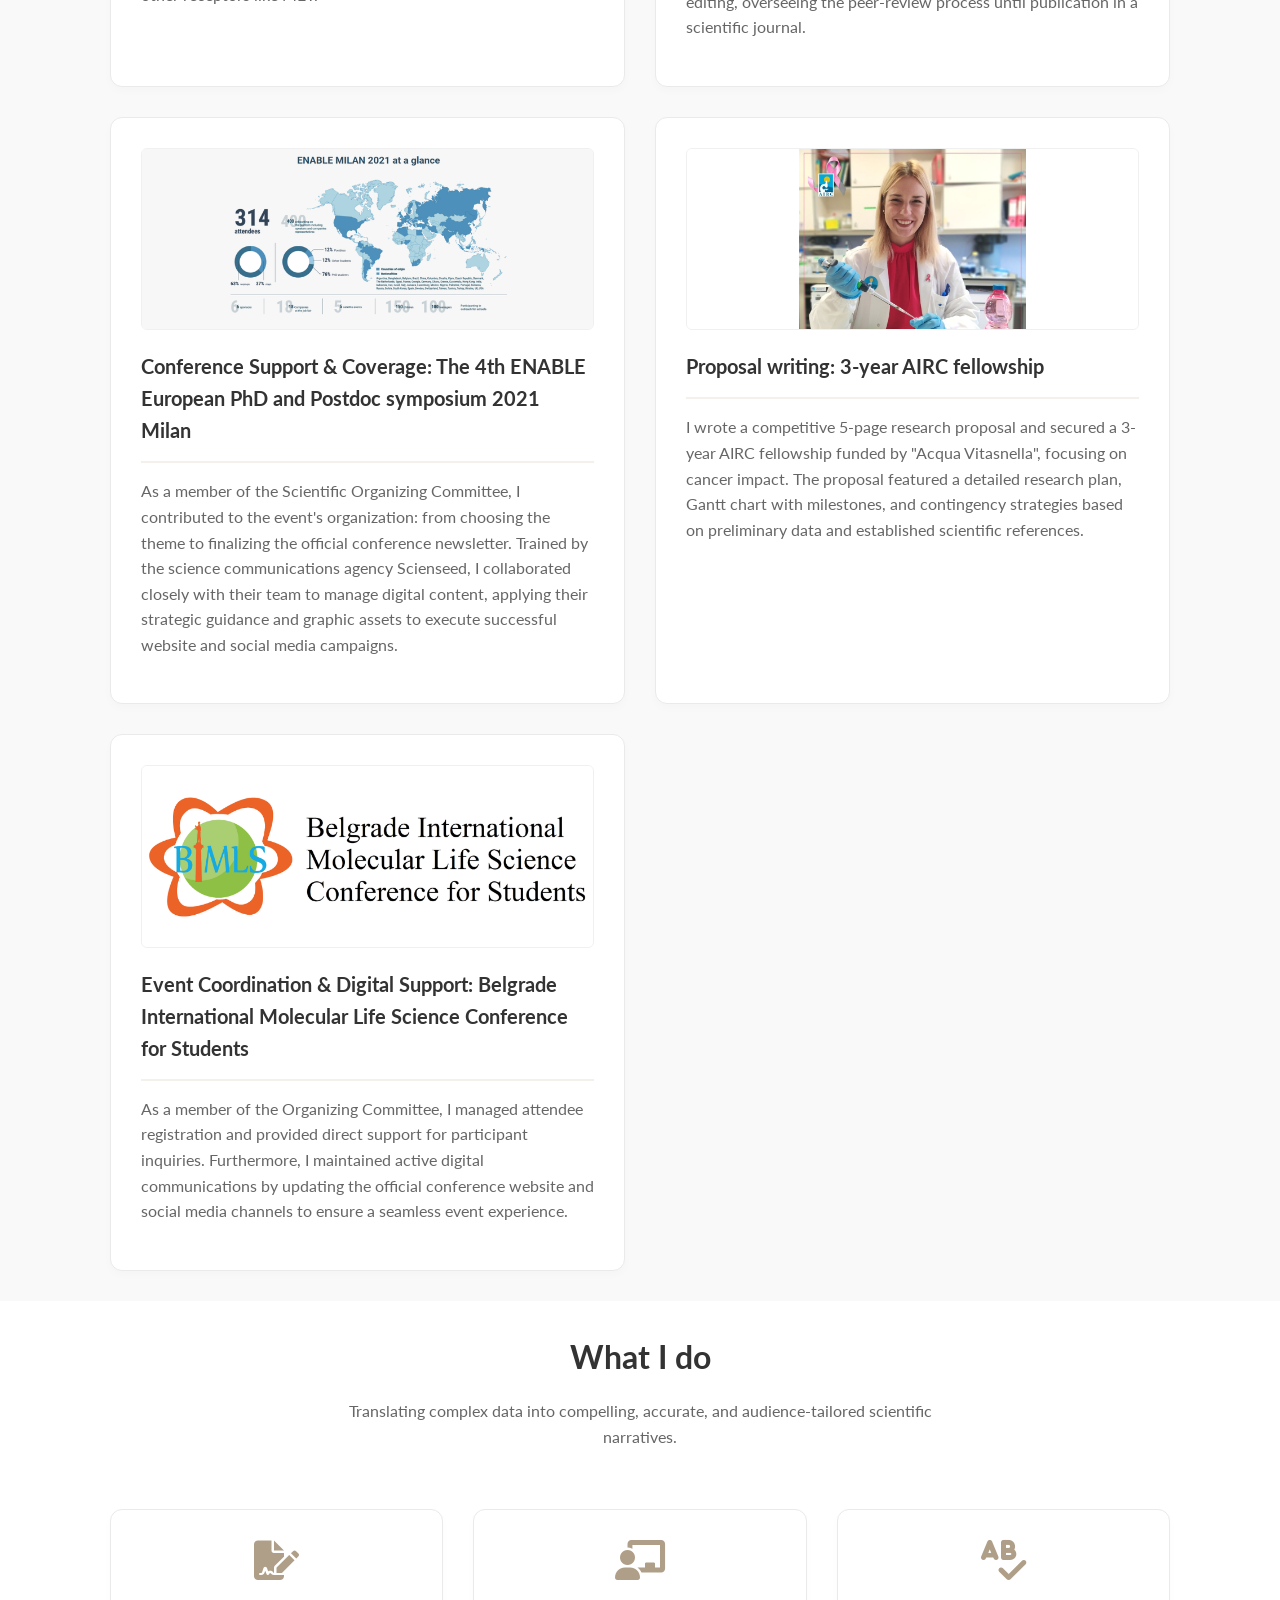
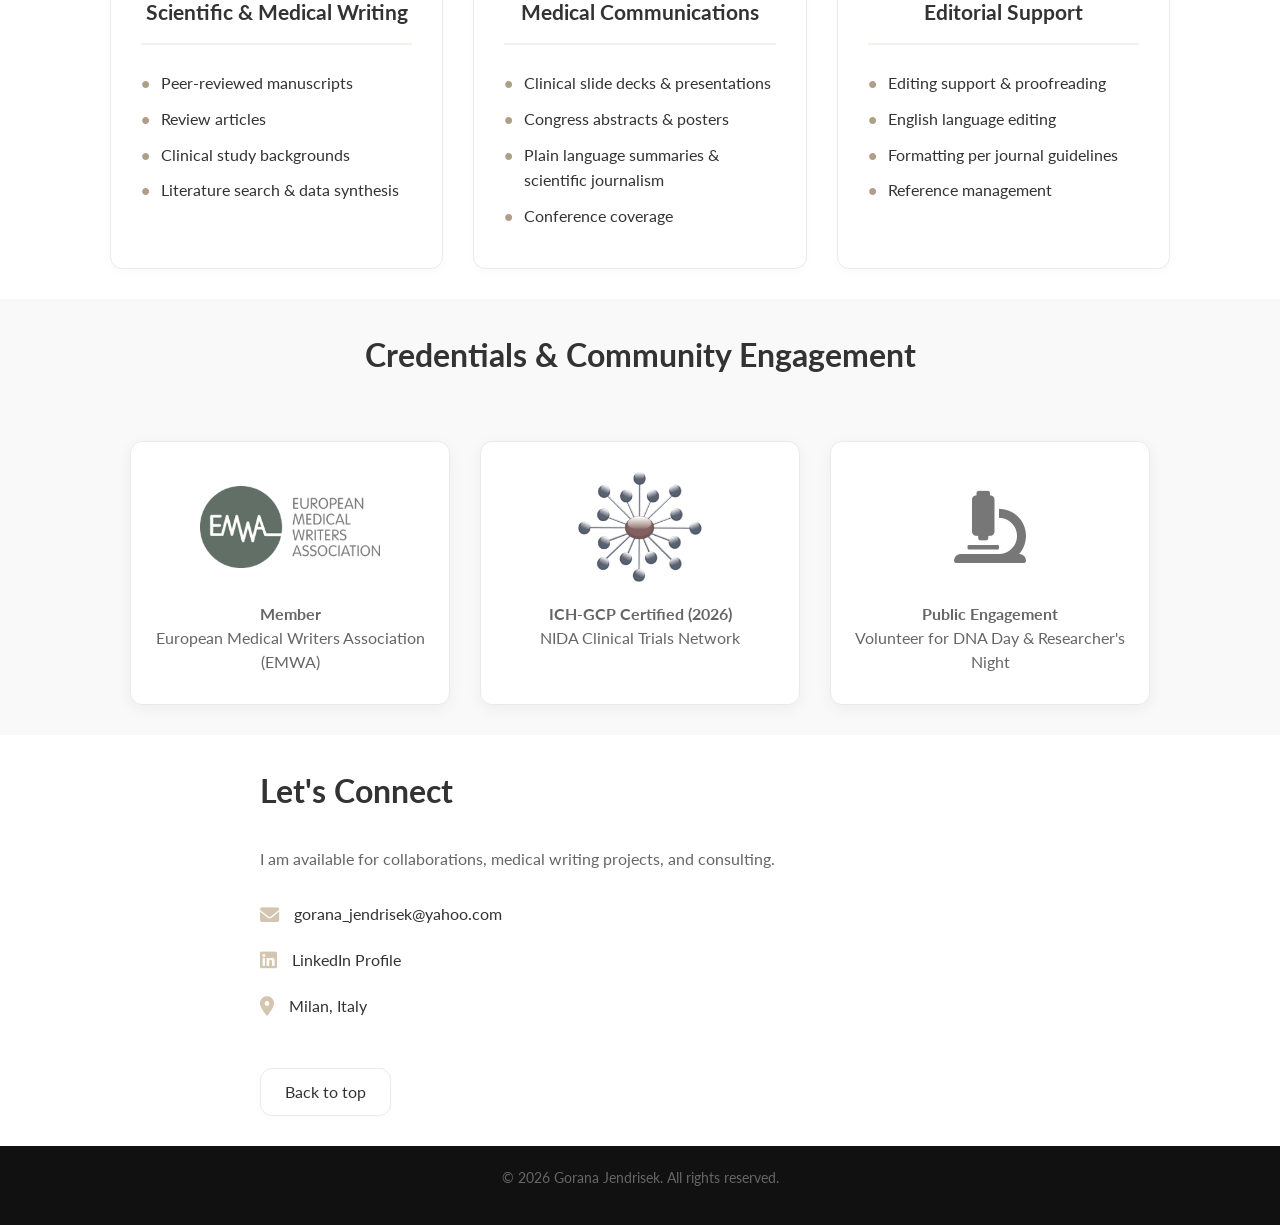
==== commit c9306a91: "Add files via upload" ====
--- a/index.html
+++ b/index.html
@@ -239,7 +239,7 @@
                     <div style="text-align: center; margin-bottom: 25px;">
                         <i class="fas fa-file-signature"
                             style="font-size: 2.5rem; color: var(--primary-dark); margin-bottom: 15px; display: block;"></i>
-                        <h3 style="margin: 0; font-size: 1.3rem;">Scientific & Clinical Writing</h3>
+                        <h3 style="margin: 0; font-size: 1.3rem;">Scientific & Medical Writing</h3>
                     </div>
                     <ul class="skills-list">
                         <li>Peer-reviewed manuscripts</li>
@@ -257,9 +257,9 @@
                     </div>
                     <ul class="skills-list">
                         <li>Clinical slide decks & presentations</li>
-                        <li>Congress abstracts & scientific posters</li>
+                        <li>Congress abstracts & posters</li>
                         <li>Plain language summaries & scientific journalism</li>
-                        <li>Attendance of meetings & conferences</li>
+                        <li>Conference coverage</li>
                     </ul>
                 </div>
 
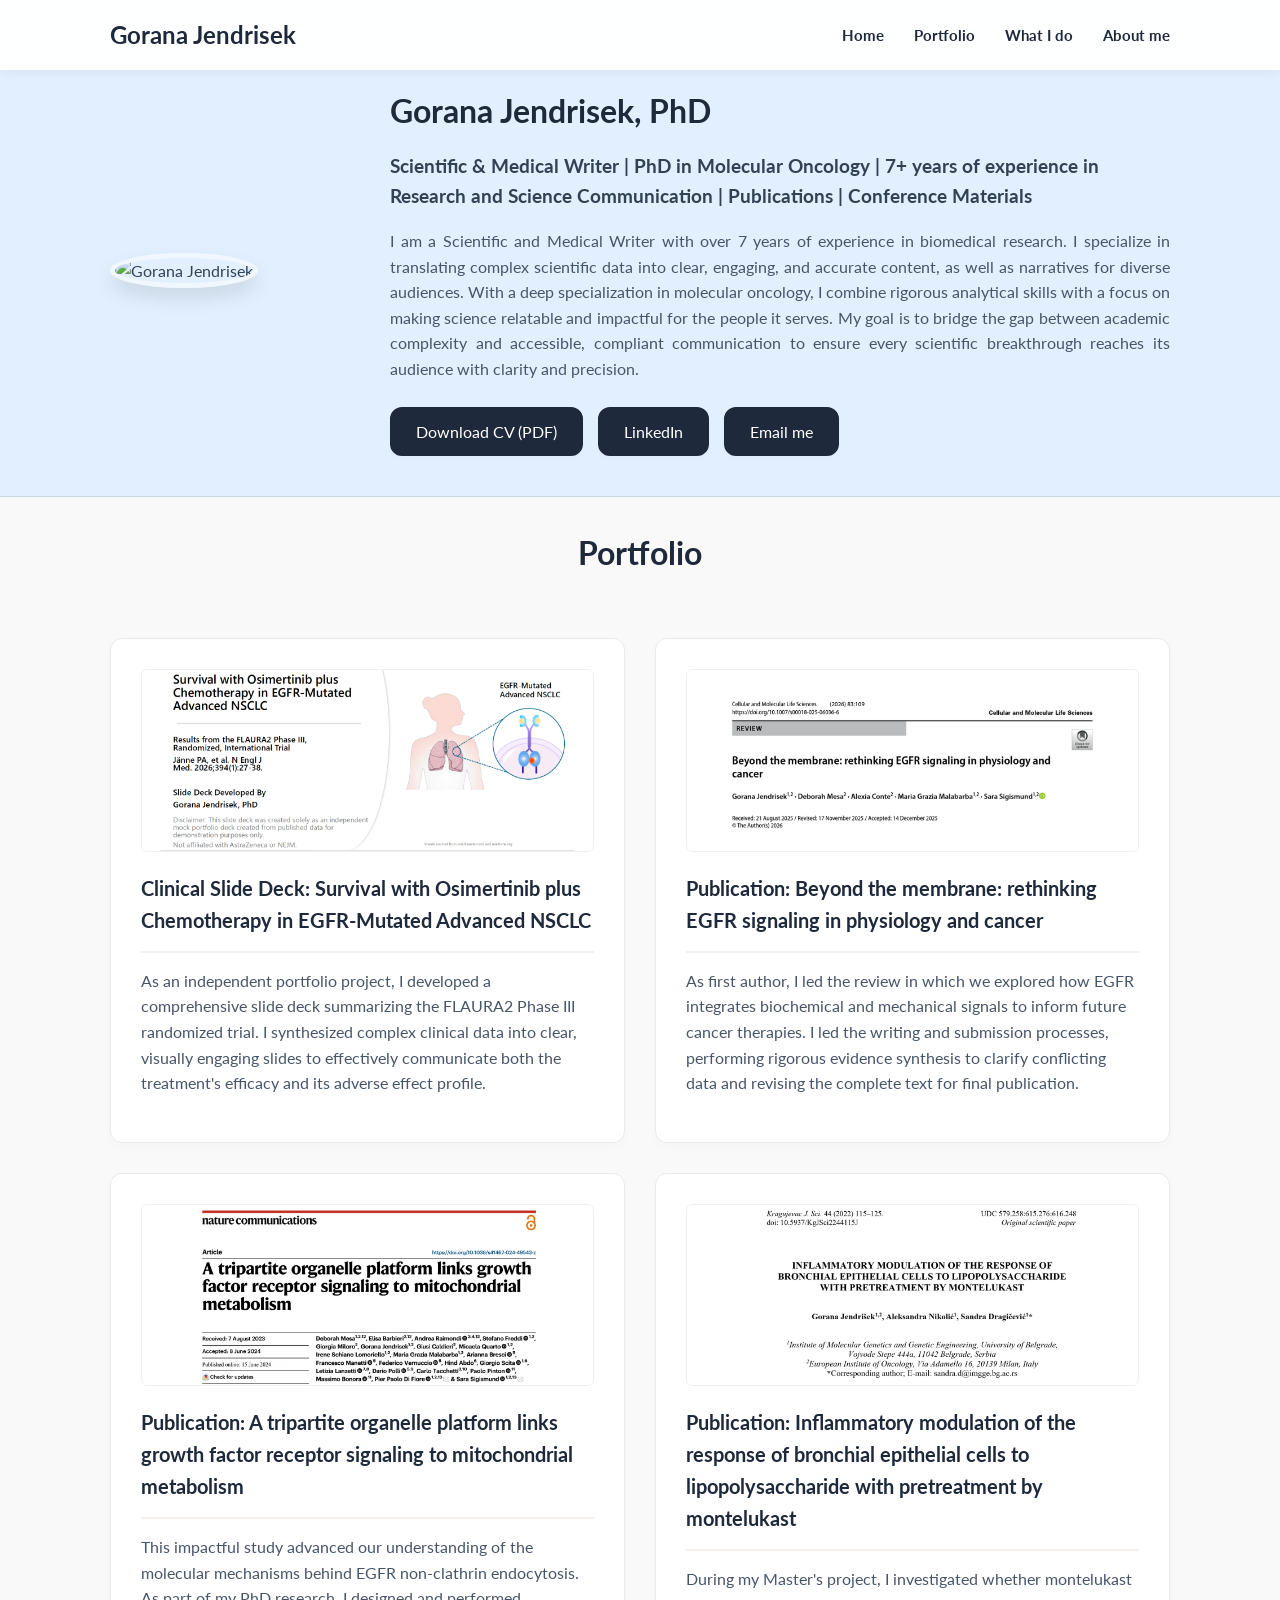
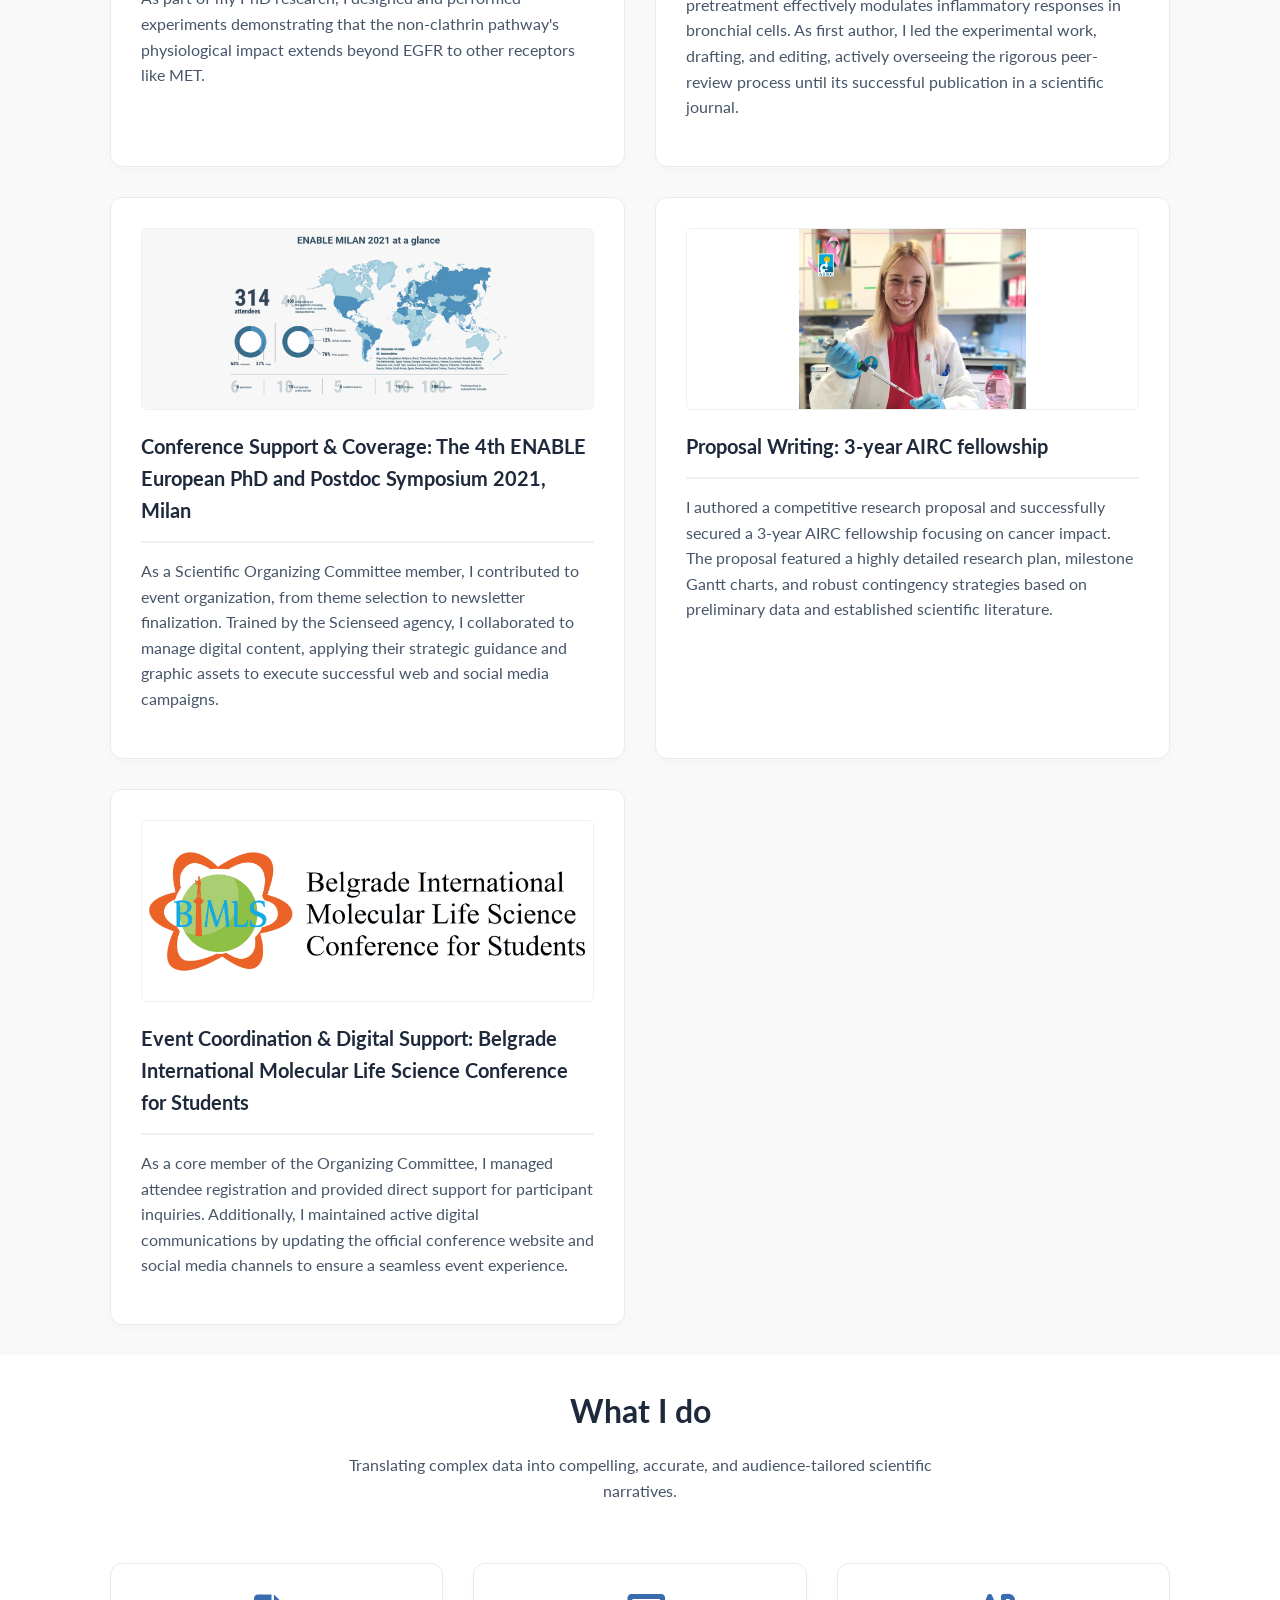
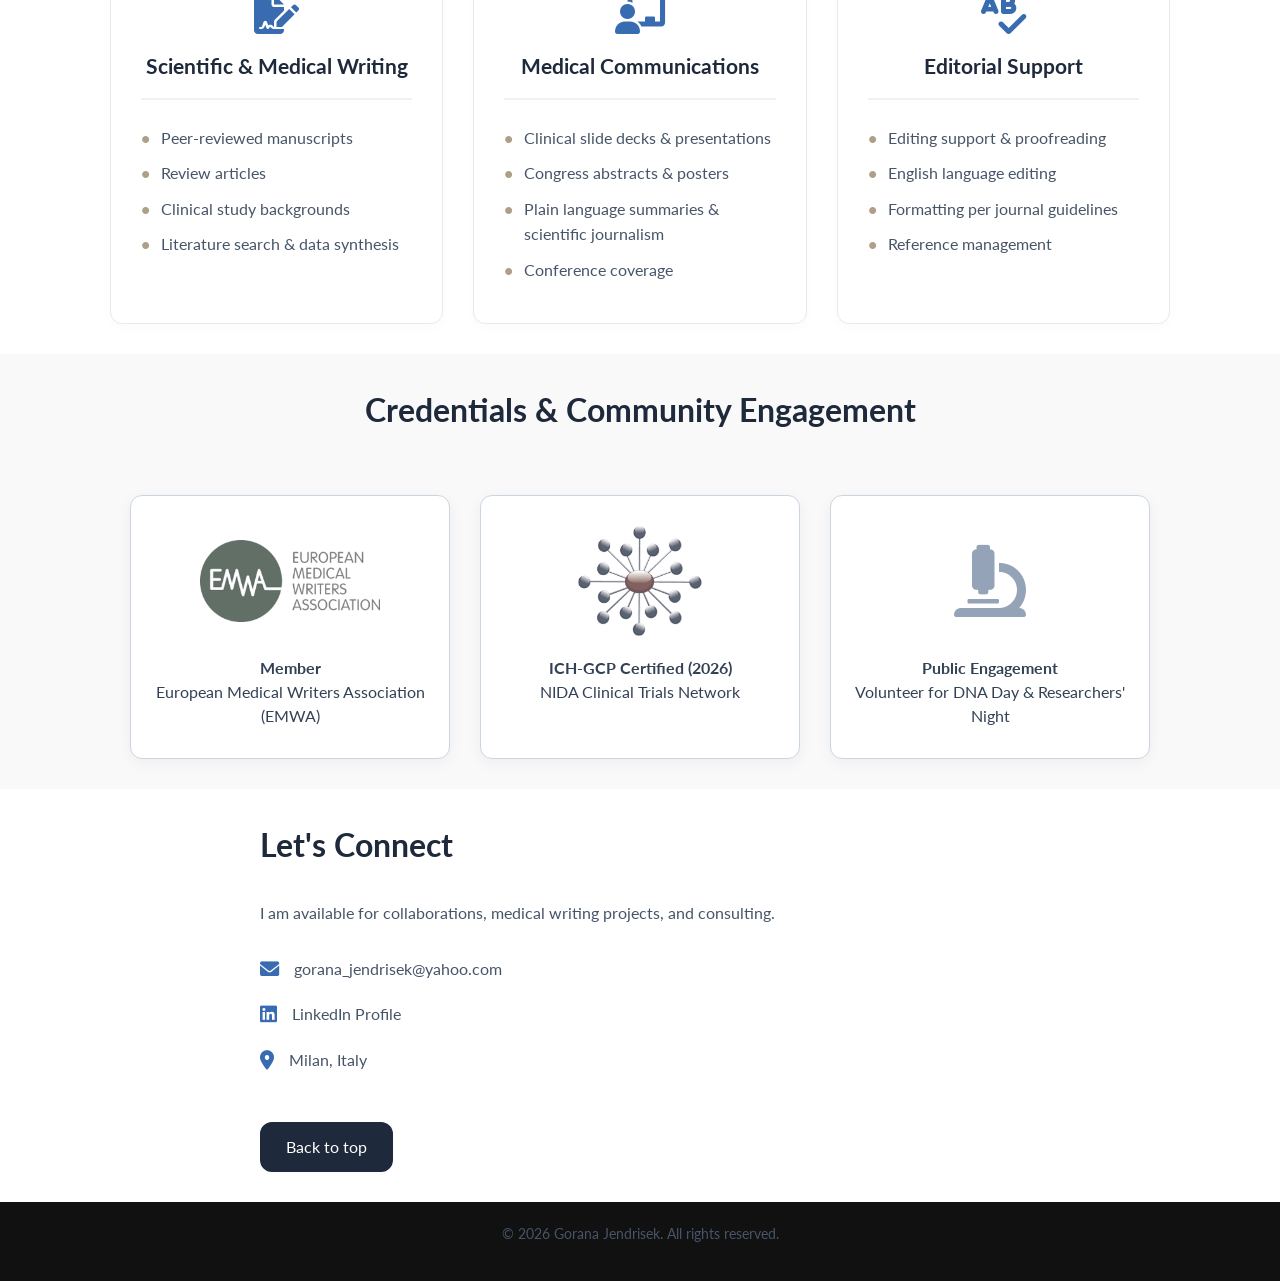
==== commit ffe932bf: "Add files via upload" ====
--- a/index.html
+++ b/index.html
@@ -1,352 +1,479 @@
-<!DOCTYPE html>
-<html lang="en">
-
-<head>
-    <meta charset="UTF-8">
-    <meta name="viewport" content="width=device-width, initial-scale=1.0">
-    <title>Gorana Jendrisek, PhD | Scientific Writer & Medical Content Specialist</title>
-    <link rel="stylesheet" href="style.css">
-    <link rel="preconnect" href="https://fonts.googleapis.com">
-    <link rel="preconnect" href="https://fonts.gstatic.com" crossorigin>
-    <link href="https://fonts.googleapis.com/css2?family=Lato:wght@300;400;700&display=swap" rel="stylesheet">
-    <link rel="stylesheet" href="https://cdnjs.cloudflare.com/ajax/libs/font-awesome/6.0.0/css/all.min.css">
-
-    <style>
-        .cert-container {
-            display: flex;
-            justify-content: center;
-            align-items: stretch;
-            gap: 30px;
-            flex-wrap: wrap;
-            margin-top: 40px;
-            text-align: center;
-        }
-
-        .cert-card {
-            flex: 1;
-            min-width: 250px;
-            max-width: 320px;
-            background-color: #ffffff;
-            border: 1px solid #eaeaea;
-            border-radius: 12px;
-            padding: 30px 20px;
-            box-shadow: 0 4px 15px rgba(0, 0, 0, 0.05);
-            display: flex;
-            flex-direction: column;
-            align-items: center;
-            justify-content: flex-start;
-            transition: transform 0.3s ease, box-shadow 0.3s ease;
-        }
-
-        .cert-card:hover {
-            transform: translateY(-5px);
-            box-shadow: 0 8px 25px rgba(0, 0, 0, 0.12);
-        }
-
-        .cert-img-container {
-            height: 110px;
-            width: 100%;
-            display: flex;
-            align-items: center;
-            justify-content: center;
-            margin-bottom: 20px;
-        }
-
-        .cert-img {
-            max-height: 100%;
-            max-width: 180px;
-            object-fit: contain;
-            filter: grayscale(80%) opacity(0.85);
-            transition: filter 0.3s ease;
-        }
-
-        .cert-icon {
-            font-size: 4.5rem;
-            color: #777;
-            transition: color 0.3s ease;
-        }
-
-        .cert-card:hover .cert-img {
-            filter: grayscale(0%) opacity(1);
-        }
-
-        .cert-card:hover .cert-icon {
-            color: var(--primary-dark, #004E7C);
-        }
-
-        .cert-text {
-            margin: 0;
-            font-size: 1rem;
-            line-height: 1.5;
-        }
-    </style>
-</head>
-
-<body>
-
-    <nav class="navbar">
-        <div class="container nav-container">
-            <a href="index.html" class="logo">Gorana Jendrisek</a>
-            <div class="menu-toggle" id="mobile-menu" role="button" tabindex="0" aria-label="Toggle navigation menu"
-                aria-expanded="false">
-                <span class="bar"></span>
-                <span class="bar"></span>
-                <span class="bar"></span>
-            </div>
-
-            <ul class="nav-menu">
-                <li><a href="#" onclick="window.scrollTo({top: 0, behavior: 'smooth'}); return false;">Home</a></li>
-                <li><a href="#portfolio">Portfolio</a></li>
-                <li><a href="#what-i-do">What I do</a></li>
-                <li><a href="about.html">About me</a></li>
-            </ul>
-        </div>
-    </nav>
-
-    <header id="home" class="hero">
-        <div class="container hero-content">
-            <div class="hero-image">
-                <img src="profile.jpg" alt="Gorana Jendrisek">
-            </div>
-
-            <div class="hero-text">
-                <h2>Gorana Jendrisek, PhD</h2>
-                <h3>Freelance Scientific & Medical Writer | PhD in Molecular Oncology | 7+ years of Experience in
-                    Research and Science Communication | Publications | Conference Materials</h3>
-                <p>I’m a freelance Scientific and Medical Writer with over 7 years of experience in biomedical research.
-                    I specialize in translating complex scientific data into clear, engaging, and accurate content.
-                    Combining strong analytical skills with attention to detail and a flexible approach, I support
-                    researchers, agencies, and healthcare brands in communicating their science with clarity and
-                    precision.</p>
-
-                <div class="hero-buttons">
-                    <a href="cv.pdf" target="_blank" class="btn btn-hero">Download CV (PDF)</a>
-                    <a href="https://www.linkedin.com/in/gorana-jendrisek/" target="_blank"
-                        class="btn btn-hero">LinkedIn</a>
-                    <a href="mailto:gorana_jendrisek@yahoo.com" class="btn btn-hero">Email me</a>
-                </div>
-            </div>
-        </div>
-    </header>
-
-    <section id="portfolio" class="section-light">
-        <div class="container">
-            <div class="section-header">
-                <h2>Portfolio</h2>
-            </div>
-            <div class="grid-2">
-                <a href="Clinical_pres.pdf" target="_blank" class="card portfolio-card">
-                    <div class="card-preview">
-                        <img src="Clinical_pres.jpg" alt="Clinical_pres">
-                    </div>
-                    <h3>Clinical Slide Deck: Osimertinib plus Chemotherapy in EGFR-Mutated Advanced NSCLC
-                    </h3>
-                    <p>As an independent portfolio project, I developed a comprehensive slide deck summarizing the
-                        results of the FLAURA2 Phase III randomized trial. I synthesized complex clinical data into
-                        clear, visually engaging slides to effectively communicate the treatment's efficacy and adverse
-                        effect profile.</p>
-                </a>
-
-                <a href="https://link.springer.com/epdf/10.1007/s00018-025-06036-6?sharing_token=ZPy6T387lapKG3VLubJr6ve4RwlQNchNByi7wbcMAY7F9lazS7HCGLz17xwiubBzMzTWTzp36LosdyXEVx4-oOq-ASPoxNjmWd8jhOLOblPabnhJfSIMvks93nAgX5XYtZGjjtGX0qx7g7s8kX5407zuyoUBCFpywhR1-HRtdgs%3D"
-                    target="_blank" class="card portfolio-card">
-                    <div class="card-preview">
-                        <img src="springer-preview.png" alt="Springer Paper Preview">
-                    </div>
-                    <h3>Publication: Beyond the membrane: rethinking EGFR signaling in physiology and cancer</h3>
-                    <p>In this first-author publication, I led the writing, peer review, and submission processes. I
-                        performed rigorous evidence synthesis across multiple papers to reconcile scientific
-                        discrepancies and revised the full text and technical figures for final publication.</p>
-                </a>
-
-                <a href="https://www.nature.com/articles/s41467-024-49543-z.epdf?sharing_token=_036nwAHZHawEh74PONO4tRgN0jAjWel9jnR3ZoTv0N9e303be7CfYwrsSxenjPWu7K9mXsLa_tx5ARb-TF6IJiraEMK6JW2lmACjRhCkba7bBO0qy7XPfF2k961oR3K9WiRDW5xs0g8Wcl1Y-MyCdAiHcsm95_4GKfKxesDI3g%3D"
-                    target="_blank" class="card portfolio-card">
-                    <div class="card-preview">
-                        <img src="nature_preview.png" alt="Nature Communications Preview">
-                    </div>
-                    <h3>Publication: A tripartite organelle platform links growth factor receptor signaling to
-                        mitochondrial metabolism</h3>
-                    <p>This study advanced the understanding of the molecular mechanisms behind EGFR non-clathrin
-                        endocytosis. As part of my PhD research, I performed experiments demonstrating that the
-                        non-clathrin pathway's impact extends beyond EGFR to other receptors like MET.</p>
-                </a>
-
-                <a href="https://scindeks-clanci.ceon.rs/data/pdf/1450-9636/2022/1450-96362244115J.pdf" target="_blank"
-                    class="card portfolio-card">
-                    <div class="card-preview">
-                        <img src="kragujevac_preview.png" alt="Kragujevac Journal Preview">
-                    </div>
-                    <h3>Publication: Inflammatory modulation of the response of bronchial epithelial cells to
-                        lipopolysaccharide with pretreatment by montelukast</h3>
-                    <p>During my Master's project, I investigated whether montelukast pretreatment modulates
-                        inflammatory responses in bronchial cells. As first author, I led the experimental work,
-                        writing, and editing, overseeing the peer-review process until publication in a scientific
-                        journal.</p>
-                </a>
-
-                <a href="https://febs-iubmb-enableconference.org/wp-content/uploads/2023/02/milan_2021_newsletter.pdf"
-                    target="_blank" class="card portfolio-card">
-                    <div class="card-preview">
-                        <img src="enable_preview.png" alt="FEBS-IUBMB Enable Preview">
-                    </div>
-                    <h3>Conference Support & Coverage: The 4th ENABLE European PhD and Postdoc symposium 2021 Milan</h3>
-                    <p> As a member of the Scientific Organizing Committee, I contributed to the event's organization:
-                        from choosing the theme to finalizing the official conference newsletter. Trained by the science
-                        communications agency Scienseed, I collaborated closely with their team to manage digital
-                        content, applying their strategic guidance and graphic assets to execute successful website and
-                        social media campaigns. </p>
-                </a>
-
-
-                <a href="https://www.linkedin.com/posts/airc-fondazione-per-la-ricerca-sul-cancro_ferrarelle-societ%C3%A0-benefit-attraverso-il-activity-6988393970284281857-b2EP/?originalSubdomain=it"
-                    target="_blank" class="card portfolio-card">
-                    <div class="card-preview">
-                        <img src="airc_preview1.png" alt="AIRC">
-                    </div>
-                    <h3>Proposal writing: 3-year AIRC fellowship</h3>
-                    <p>I wrote a competitive 5-page research proposal and secured a 3-year AIRC fellowship funded by
-                        "Acqua Vitasnella", focusing on cancer impact. The proposal featured a detailed research plan,
-                        Gantt chart with milestones, and contingency strategies based on preliminary data and
-                        established scientific references.</p>
-                </a>
-
-                <a href="https://bimls.bg.ac.rs/" target="_blank" class="card portfolio-card">
-                    <div class="card-preview">
-                        <img src="bimls.png" alt="bimls">
-                    </div>
-                    <h3>Event Coordination & Digital Support: Belgrade International Molecular Life Science Conference
-                        for Students</h3>
-                    <p>As a member of the Organizing Committee, I managed attendee registration and provided direct
-                        support for participant inquiries. Furthermore, I maintained active digital communications by
-                        updating the official conference website and social media channels to ensure a seamless event
-                        experience. </p>
-                </a>
-            </div>
-        </div>
-    </section>
-
-    <section id="what-i-do" class="section-white">
-        <div class="container">
-            <div class="section-header">
-                <h2>What I do</h2>
-                <p style="text-align: center; max-width: 600px; margin: 0 auto 40px auto; color: var(--text-light);">
-                    Translating complex data into compelling, accurate, and audience-tailored scientific narratives.
-                </p>
-            </div>
-
-            <div style="display: grid; grid-template-columns: repeat(auto-fit, minmax(300px, 1fr)); gap: 30px;">
-
-                <div class="card" style="padding: 30px; text-align: left;">
-                    <div style="text-align: center; margin-bottom: 25px;">
-                        <i class="fas fa-file-signature"
-                            style="font-size: 2.5rem; color: var(--primary-dark); margin-bottom: 15px; display: block;"></i>
-                        <h3 style="margin: 0; font-size: 1.3rem;">Scientific & Medical Writing</h3>
-                    </div>
-                    <ul class="skills-list">
-                        <li>Peer-reviewed manuscripts</li>
-                        <li>Review articles</li>
-                        <li>Clinical study backgrounds</li>
-                        <li>Literature search & data synthesis</li>
-                    </ul>
-                </div>
-
-                <div class="card" style="padding: 30px; text-align: left;">
-                    <div style="text-align: center; margin-bottom: 25px;">
-                        <i class="fas fa-chalkboard-user"
-                            style="font-size: 2.5rem; color: var(--primary-dark); margin-bottom: 15px; display: block;"></i>
-                        <h3 style="margin: 0; font-size: 1.3rem;">Medical Communications</h3>
-                    </div>
-                    <ul class="skills-list">
-                        <li>Clinical slide decks & presentations</li>
-                        <li>Congress abstracts & posters</li>
-                        <li>Plain language summaries & scientific journalism</li>
-                        <li>Conference coverage</li>
-                    </ul>
-                </div>
-
-                <div class="card" style="padding: 30px; text-align: left;">
-                    <div style="text-align: center; margin-bottom: 25px;">
-                        <i class="fas fa-spell-check"
-                            style="font-size: 2.5rem; color: var(--primary-dark); margin-bottom: 15px; display: block;"></i>
-                        <h3 style="margin: 0; font-size: 1.3rem;">Editorial Support</h3>
-                    </div>
-                    <ul class="skills-list">
-                        <li>Editing support & proofreading</li>
-                        <li>English language editing</li>
-                        <li>Formatting per journal guidelines</li>
-                        <li>Reference management</li>
-                    </ul>
-                </div>
-
-            </div>
-        </div>
-    </section>
-
-    <section id="credentials" class="section-light">
-        <div class="container">
-            <div class="section-header">
-                <h2>Credentials & Community Engagement</h2>
-            </div>
-
-            <div class="cert-container">
-                <div class="cert-card">
-                    <div class="cert-img-container">
-                        <img src="emwa.png" alt="EMWA Logo" class="cert-img">
-                    </div>
-                    <p class="cert-text"><strong>Member</strong><br>European Medical Writers Association (EMWA)</p>
-                </div>
-
-                <div class="cert-card">
-                    <div class="cert-img-container">
-                        <img src="nida.png" alt="ICH-GCP NIDA Logo" class="cert-img">
-                    </div>
-                    <p class="cert-text"><strong>ICH-GCP Certified (2026)</strong><br>NIDA Clinical Trials Network</p>
-                </div>
-
-                <div class="cert-card">
-                    <div class="cert-img-container">
-                        <i class="fas fa-microscope cert-icon"></i>
-                    </div>
-                    <p class="cert-text"><strong>Public Engagement</strong><br>Volunteer for DNA Day & Researcher's
-                        Night</p>
-                </div>
-            </div>
-
-        </div>
-    </section>
-
-    <section id="contact" class="section-white">
-        <div class="container" style="max-width: 800px;">
-            <div style="margin-bottom: 30px;">
-                <h2>Let's Connect</h2>
-            </div>
-
-            <p>I am available for collaborations, medical writing projects, and consulting.</p>
-            <div style="display: flex; flex-direction: column; align-items: flex-start; margin: 30px 0;">
-                <div class="contact-item">
-                    <i class="fas fa-envelope"></i>
-                    <a href="mailto:gorana_jendrisek@yahoo.com">gorana_jendrisek@yahoo.com</a>
-                </div>
-                <div class="contact-item">
-                    <i class="fab fa-linkedin"></i>
-                    <a href="https://www.linkedin.com/in/gorana-jendrisek/" target="_blank">LinkedIn Profile</a>
-                </div>
-                <div class="contact-item">
-                    <i class="fas fa-map-marker-alt"></i>
-                    <span>Milan, Italy</span>
-                </div>
-            </div>
-            <a href="#" onclick="window.scrollTo({top: 0, behavior: 'smooth'}); return false;" class="btn btn-hero">Back
-                to top</a>
-        </div>
-    </section>
-
-    <footer>
-        <div class="container">
-            <p>&copy; 2026 Gorana Jendrisek. All rights reserved.</p>
-        </div>
-    </footer>
-
-    <script src="script.js"></script>
-</body>
-
+<!DOCTYPE html>
+<html lang="en">
+
+<head>
+    <meta charset="UTF-8">
+    <meta name="viewport" content="width=device-width, initial-scale=1.0">
+    <title>Gorana Jendrisek, PhD | Scientific Writer & Medical Content Specialist</title>
+    <link rel="stylesheet" href="style.css">
+    <link rel="preconnect" href="https://fonts.googleapis.com">
+    <link rel="preconnect" href="https://fonts.gstatic.com" crossorigin>
+    <link href="https://fonts.googleapis.com/css2?family=Lato:wght@300;400;700&display=swap" rel="stylesheet">
+    <link rel="stylesheet" href="https://cdnjs.cloudflare.com/ajax/libs/font-awesome/6.0.0/css/all.min.css">
+
+    <style>
+        /* =========================================
+           GLOBAL TYPOGRAPHY: Shades of Dark Blue
+           ========================================= */
+        body {
+            color: #334155 !important;
+        }
+
+        h1,
+        h2,
+        h3,
+        h4,
+        h5,
+        h6 {
+            color: #1e293b !important;
+        }
+
+        p,
+        li,
+        span {
+            color: #475569 !important;
+        }
+
+        a {
+            color: #1d4ed8 !important;
+        }
+
+        a:hover {
+            color: #1e3a8a !important;
+        }
+
+        .nav-menu a {
+            color: #1e293b !important;
+            font-weight: 700;
+        }
+
+        .nav-menu a:hover {
+            color: #1d4ed8 !important;
+        }
+
+        .logo {
+            color: #1e293b !important;
+        }
+
+        /* =========================================
+           Hero Section (Pale Blue Background)
+           ========================================= */
+        .hero {
+            background-color: #e1effe !important;
+            background-image: none !important;
+            border-bottom: 1px solid #cbd5e1;
+        }
+
+        .hero h2 {
+            color: #1e293b !important;
+        }
+
+        .hero h3 {
+            color: #334155 !important;
+        }
+
+        .hero p {
+            color: #475569 !important;
+        }
+
+        .btn-hero {
+            background-color: #1e293b !important;
+            color: #ffffff !important;
+            border: 2px solid #1e293b !important;
+            transition: all 0.3s ease;
+        }
+
+        .btn-hero:hover {
+            background-color: transparent !important;
+            color: #1e293b !important;
+        }
+
+        /* =========================================
+           Cards & Icons (Portfolio, What I Do)
+           ========================================= */
+        .card h3,
+        .portfolio-card h3 {
+            color: #1e293b !important;
+        }
+
+        .card p,
+        .portfolio-card p {
+            color: #475569 !important;
+        }
+
+        /* Restored classic blue color for "What I do" icons from your screenshot */
+        .what-i-do-icon {
+            font-size: 2.5rem;
+            margin-bottom: 15px;
+            display: block;
+            color: #386bb0 !important;
+        }
+
+        /* =========================================
+           Contact Section Fixes
+           ========================================= */
+        /* Make links and spans the exact same color */
+        .contact-item a,
+        .contact-item span {
+            color: #475569 !important;
+            /* Matches 'Milan, Italy' */
+            text-decoration: none;
+        }
+
+        .contact-item a:hover {
+            text-decoration: underline;
+        }
+
+        .contact-item i {
+            color: #386bb0 !important;
+            /* Match the icons to the 'What I do' section */
+        }
+
+        /* =========================================
+           Original Embedded Styles (Certificates)
+           ========================================= */
+        .cert-container {
+            display: flex;
+            justify-content: center;
+            align-items: stretch;
+            gap: 30px;
+            flex-wrap: wrap;
+            margin-top: 40px;
+            text-align: center;
+        }
+
+        .cert-card {
+            flex: 1;
+            min-width: 250px;
+            max-width: 320px;
+            background-color: #ffffff;
+            border: 1px solid #cbd5e1;
+            border-radius: 12px;
+            padding: 30px 20px;
+            box-shadow: 0 4px 15px rgba(30, 41, 59, 0.05);
+            display: flex;
+            flex-direction: column;
+            align-items: center;
+            justify-content: flex-start;
+            transition: transform 0.3s ease, box-shadow 0.3s ease, border-color 0.3s ease;
+        }
+
+        .cert-card:hover {
+            transform: translateY(-5px);
+            box-shadow: 0 8px 25px rgba(29, 78, 216, 0.15);
+            border-color: #2563eb;
+        }
+
+        .cert-img-container {
+            height: 110px;
+            width: 100%;
+            display: flex;
+            align-items: center;
+            justify-content: center;
+            margin-bottom: 20px;
+        }
+
+        .cert-img {
+            max-height: 100%;
+            max-width: 180px;
+            object-fit: contain;
+            filter: grayscale(80%) opacity(0.85);
+            transition: filter 0.3s ease;
+        }
+
+        .cert-icon {
+            font-size: 4.5rem;
+            color: #94a3b8;
+            transition: color 0.3s ease;
+        }
+
+        .cert-card:hover .cert-img {
+            filter: grayscale(0%) opacity(1);
+        }
+
+        .cert-card:hover .cert-icon {
+            color: #1e293b;
+        }
+
+        .cert-text {
+            margin: 0;
+            font-size: 1rem;
+            line-height: 1.5;
+            color: #334155 !important;
+        }
+    </style>
+</head>
+
+<body>
+
+    <nav class="navbar">
+        <div class="container nav-container">
+            <a href="index.html" class="logo">Gorana Jendrisek</a>
+            <div class="menu-toggle" id="mobile-menu" role="button" tabindex="0" aria-label="Toggle navigation menu"
+                aria-expanded="false">
+                <span class="bar"></span>
+                <span class="bar"></span>
+                <span class="bar"></span>
+            </div>
+
+            <ul class="nav-menu">
+                <li><a href="#" onclick="window.scrollTo({top: 0, behavior: 'smooth'}); return false;">Home</a></li>
+                <li><a href="#portfolio">Portfolio</a></li>
+                <li><a href="#what-i-do">What I do</a></li>
+                <li><a href="about.html">About me</a></li>
+            </ul>
+        </div>
+    </nav>
+
+    <header id="home" class="hero">
+        <div class="container hero-content">
+            <div class="hero-image">
+                <img src="profile.jpg" alt="Gorana Jendrisek">
+            </div>
+
+            <div class="hero-text">
+                <h2>Gorana Jendrisek, PhD</h2>
+                <h3>Scientific & Medical Writer | PhD in Molecular Oncology | 7+ years of experience in Research and
+                    Science Communication | Publications | Conference Materials</h3>
+                <p>I am a Scientific and Medical Writer with over 7 years of experience in biomedical research. I
+                    specialize in translating complex scientific data into clear, engaging, and accurate content, as
+                    well as narratives for diverse audiences.
+
+                    With a deep specialization in molecular oncology, I combine rigorous analytical skills with a focus
+                    on making science relatable and impactful for the people it serves. My goal is to bridge the gap
+                    between academic complexity and accessible, compliant communication to ensure every scientific
+                    breakthrough reaches its audience with clarity and precision.
+                </p>
+
+                <div class="hero-buttons">
+                    <a href="cv.pdf" target="_blank" class="btn btn-hero">Download CV (PDF)</a>
+                    <a href="https://www.linkedin.com/in/gorana-jendrisek/" target="_blank"
+                        class="btn btn-hero">LinkedIn</a>
+                    <a href="mailto:gorana_jendrisek@yahoo.com" class="btn btn-hero">Email me</a>
+                </div>
+            </div>
+        </div>
+    </header>
+
+    <section id="portfolio" class="section-light">
+        <div class="container">
+            <div class="section-header">
+                <h2>Portfolio</h2>
+            </div>
+            <div class="grid-2">
+
+                <a href="Clinical_pres.pdf" target="_blank" class="card portfolio-card">
+                    <div class="card-preview">
+                        <img src="Clinical_pres.jpg" alt="Clinical_pres">
+                    </div>
+                    <h3>Clinical Slide Deck: Survival with Osimertinib plus Chemotherapy in EGFR-Mutated Advanced NSCLC
+                    </h3>
+                    <p>As an independent portfolio project, I developed a comprehensive slide deck summarizing the
+                        FLAURA2 Phase III randomized trial. I synthesized complex clinical data into clear, visually
+                        engaging slides to effectively communicate both the treatment's efficacy and its adverse effect
+                        profile.</p>
+                </a>
+
+                <a href="https://link.springer.com/epdf/10.1007/s00018-025-06036-6?sharing_token=ZPy6T387lapKG3VLubJr6ve4RwlQNchNByi7wbcMAY7F9lazS7HCGLz17xwiubBzMzTWTzp36LosdyXEVx4-oOq-ASPoxNjmWd8jhOLOblPabnhJfSIMvks93nAgX5XYtZGjjtGX0qx7g7s8kX5407zuyoUBCFpywhR1-HRtdgs%3D"
+                    target="_blank" class="card portfolio-card">
+                    <div class="card-preview">
+                        <img src="springer-preview.png" alt="Springer Paper Preview">
+                    </div>
+                    <h3>Publication: Beyond the membrane: rethinking EGFR signaling in physiology and cancer</h3>
+                    <p>As first author, I led the review in which we explored how EGFR integrates biochemical and
+                        mechanical signals to
+                        inform future cancer therapies. I led the writing and submission processes, performing rigorous
+                        evidence synthesis to clarify conflicting data and revising the complete text for final
+                        publication.</p>
+                </a>
+
+                <a href="https://www.nature.com/articles/s41467-024-49543-z.epdf?sharing_token=_036nwAHZHawEh74PONO4tRgN0jAjWel9jnR3ZoTv0N9e303be7CfYwrsSxenjPWu7K9mXsLa_tx5ARb-TF6IJiraEMK6JW2lmACjRhCkba7bBO0qy7XPfF2k961oR3K9WiRDW5xs0g8Wcl1Y-MyCdAiHcsm95_4GKfKxesDI3g%3D"
+                    target="_blank" class="card portfolio-card">
+                    <div class="card-preview">
+                        <img src="nature_preview.png" alt="Nature Communications Preview">
+                    </div>
+                    <h3>Publication: A tripartite organelle platform links growth factor receptor signaling to
+                        mitochondrial metabolism</h3>
+                    <p>This impactful study advanced our understanding of the molecular mechanisms behind EGFR
+                        non-clathrin endocytosis. As part of my PhD research, I designed and performed experiments
+                        demonstrating that the non-clathrin pathway's physiological impact extends beyond EGFR to other
+                        receptors like MET.</p>
+                </a>
+
+                <a href="https://scindeks-clanci.ceon.rs/data/pdf/1450-9636/2022/1450-96362244115J.pdf" target="_blank"
+                    class="card portfolio-card">
+                    <div class="card-preview">
+                        <img src="kragujevac_preview.png" alt="Kragujevac Journal Preview">
+                    </div>
+                    <h3>Publication: Inflammatory modulation of the response of bronchial epithelial cells to
+                        lipopolysaccharide with pretreatment by montelukast</h3>
+                    <p>During my Master's project, I investigated whether montelukast pretreatment effectively modulates
+                        inflammatory responses in bronchial cells. As first author, I led the experimental work,
+                        drafting, and editing, actively overseeing the rigorous peer-review process until its successful
+                        publication in a scientific journal.</p>
+                </a>
+
+                <a href="https://febs-iubmb-enableconference.org/wp-content/uploads/2023/02/milan_2021_newsletter.pdf"
+                    target="_blank" class="card portfolio-card">
+                    <div class="card-preview">
+                        <img src="enable_preview.png" alt="FEBS-IUBMB Enable Preview">
+                    </div>
+                    <h3>Conference Support & Coverage: The 4th ENABLE European PhD and Postdoc Symposium 2021, Milan
+                    </h3>
+                    <p>As a Scientific Organizing Committee member, I contributed to event organization, from theme
+                        selection to newsletter finalization. Trained by the Scienseed agency, I collaborated to manage
+                        digital content, applying their strategic guidance and graphic assets to execute successful web
+                        and social media campaigns.</p>
+                </a>
+
+                <a href="https://www.linkedin.com/posts/airc-fondazione-per-la-ricerca-sul-cancro_ferrarelle-societ%C3%A0-benefit-attraverso-il-activity-6988393970284281857-b2EP/?originalSubdomain=it"
+                    target="_blank" class="card portfolio-card">
+                    <div class="card-preview">
+                        <img src="airc_preview1.png" alt="AIRC">
+                    </div>
+                    <h3>Proposal Writing: 3-year AIRC fellowship</h3>
+                    <p>I authored a competitive research proposal and successfully secured a 3-year AIRC fellowship
+                        focusing on cancer impact. The proposal featured a highly detailed research plan, milestone
+                        Gantt charts, and robust contingency strategies based on preliminary data and established
+                        scientific literature.</p>
+                </a>
+
+                <a href="https://bimls.bg.ac.rs/" target="_blank" class="card portfolio-card">
+                    <div class="card-preview">
+                        <img src="bimls.png" alt="bimls">
+                    </div>
+                    <h3>Event Coordination & Digital Support: Belgrade International Molecular Life Science Conference
+                        for Students</h3>
+                    <p>As a core member of the Organizing Committee, I managed attendee registration and provided direct
+                        support for participant inquiries. Additionally, I maintained active digital communications by
+                        updating the official conference website and social media channels to ensure a seamless event
+                        experience.</p>
+                </a>
+
+            </div>
+        </div>
+    </section>
+
+    <section id="what-i-do" class="section-white">
+        <div class="container">
+            <div class="section-header">
+                <h2>What I do</h2>
+                <p style="text-align: center; max-width: 600px; margin: 0 auto 40px auto;">
+                    Translating complex data into compelling, accurate, and audience-tailored scientific narratives.
+                </p>
+            </div>
+
+            <div style="display: grid; grid-template-columns: repeat(auto-fit, minmax(300px, 1fr)); gap: 30px;">
+
+                <div class="card" style="padding: 30px; text-align: left;">
+                    <div style="text-align: center; margin-bottom: 25px;">
+                        <i class="fas fa-file-signature what-i-do-icon"></i>
+                        <h3 style="margin: 0; font-size: 1.3rem;">Scientific & Medical Writing</h3>
+                    </div>
+                    <ul class="skills-list">
+                        <li>Peer-reviewed manuscripts</li>
+                        <li>Review articles</li>
+                        <li>Clinical study backgrounds</li>
+                        <li>Literature search & data synthesis</li>
+                    </ul>
+                </div>
+
+                <div class="card" style="padding: 30px; text-align: left;">
+                    <div style="text-align: center; margin-bottom: 25px;">
+                        <i class="fas fa-chalkboard-user what-i-do-icon"></i>
+                        <h3 style="margin: 0; font-size: 1.3rem;">Medical Communications</h3>
+                    </div>
+                    <ul class="skills-list">
+                        <li>Clinical slide decks & presentations</li>
+                        <li>Congress abstracts & posters</li>
+                        <li>Plain language summaries & scientific journalism</li>
+                        <li>Conference coverage</li>
+                    </ul>
+                </div>
+
+                <div class="card" style="padding: 30px; text-align: left;">
+                    <div style="text-align: center; margin-bottom: 25px;">
+                        <i class="fas fa-spell-check what-i-do-icon"></i>
+                        <h3 style="margin: 0; font-size: 1.3rem;">Editorial Support</h3>
+                    </div>
+                    <ul class="skills-list">
+                        <li>Editing support & proofreading</li>
+                        <li>English language editing</li>
+                        <li>Formatting per journal guidelines</li>
+                        <li>Reference management</li>
+                    </ul>
+                </div>
+
+            </div>
+        </div>
+    </section>
+
+    <section id="credentials" class="section-light">
+        <div class="container">
+            <div class="section-header">
+                <h2>Credentials & Community Engagement</h2>
+            </div>
+
+            <div class="cert-container">
+                <div class="cert-card">
+                    <div class="cert-img-container">
+                        <img src="emwa.png" alt="EMWA Logo" class="cert-img">
+                    </div>
+                    <p class="cert-text"><strong>Member</strong><br>European Medical Writers Association (EMWA)</p>
+                </div>
+
+                <div class="cert-card">
+                    <div class="cert-img-container">
+                        <img src="nida.png" alt="ICH-GCP NIDA Logo" class="cert-img">
+                    </div>
+                    <p class="cert-text"><strong>ICH-GCP Certified (2026)</strong><br>NIDA Clinical Trials Network</p>
+                </div>
+
+                <div class="cert-card">
+                    <div class="cert-img-container">
+                        <i class="fas fa-microscope cert-icon"></i>
+                    </div>
+                    <p class="cert-text"><strong>Public Engagement</strong><br>Volunteer for DNA Day & Researchers'
+                        Night</p>
+                </div>
+            </div>
+
+        </div>
+    </section>
+
+    <section id="contact" class="section-white">
+        <div class="container" style="max-width: 800px;">
+            <div style="margin-bottom: 30px;">
+                <h2>Let's Connect</h2>
+            </div>
+
+            <p>I am available for collaborations, medical writing projects, and consulting.</p>
+            <div style="display: flex; flex-direction: column; align-items: flex-start; margin: 30px 0;">
+                <div class="contact-item">
+                    <i class="fas fa-envelope"></i>
+                    <a href="mailto:gorana_jendrisek@yahoo.com">gorana_jendrisek@yahoo.com</a>
+                </div>
+                <div class="contact-item">
+                    <i class="fab fa-linkedin"></i>
+                    <a href="https://www.linkedin.com/in/gorana-jendrisek/" target="_blank">LinkedIn Profile</a>
+                </div>
+                <div class="contact-item">
+                    <i class="fas fa-map-marker-alt"></i>
+                    <span>Milan, Italy</span>
+                </div>
+            </div>
+            <a href="#" onclick="window.scrollTo({top: 0, behavior: 'smooth'}); return false;" class="btn btn-hero">Back
+                to top</a>
+        </div>
+    </section>
+
+    <footer>
+        <div class="container">
+            <p>&copy; 2026 Gorana Jendrisek. All rights reserved.</p>
+        </div>
+    </footer>
+
+    <script src="script.js"></script>
+</body>
+
 </html>
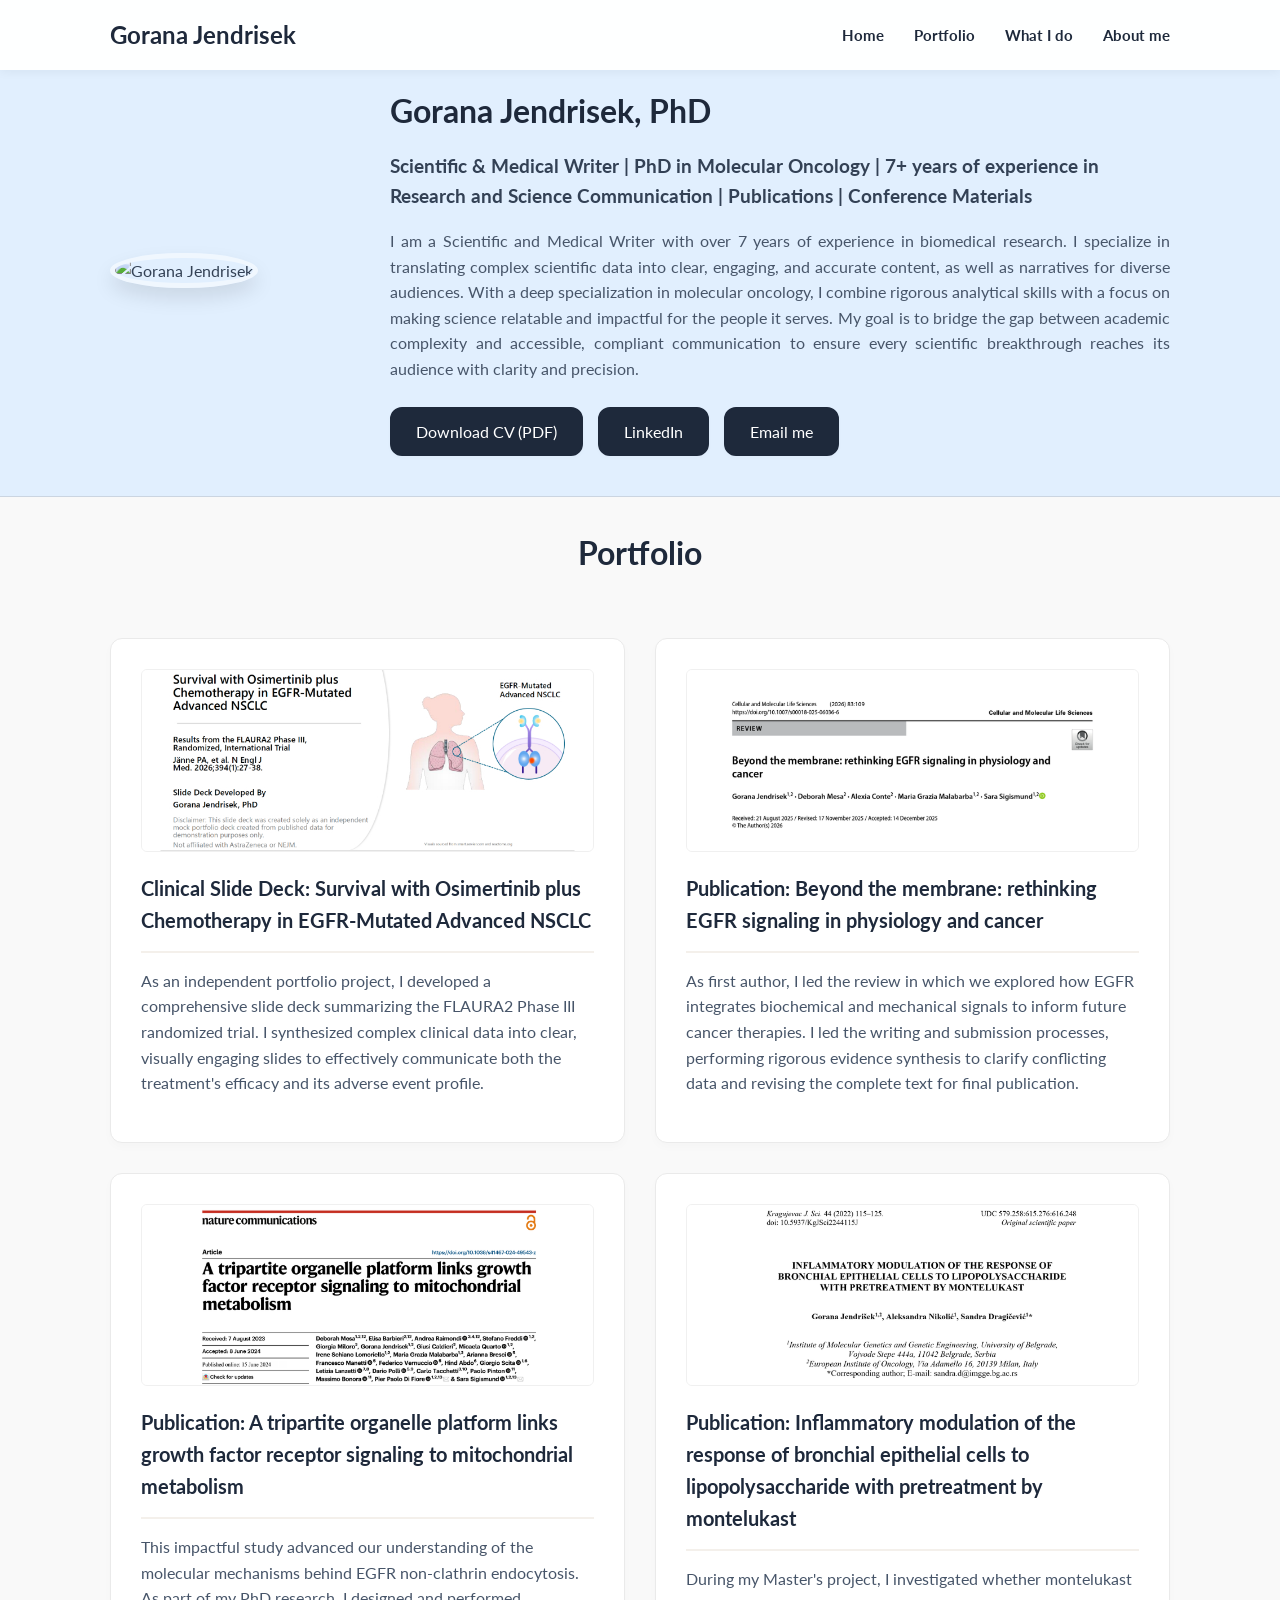
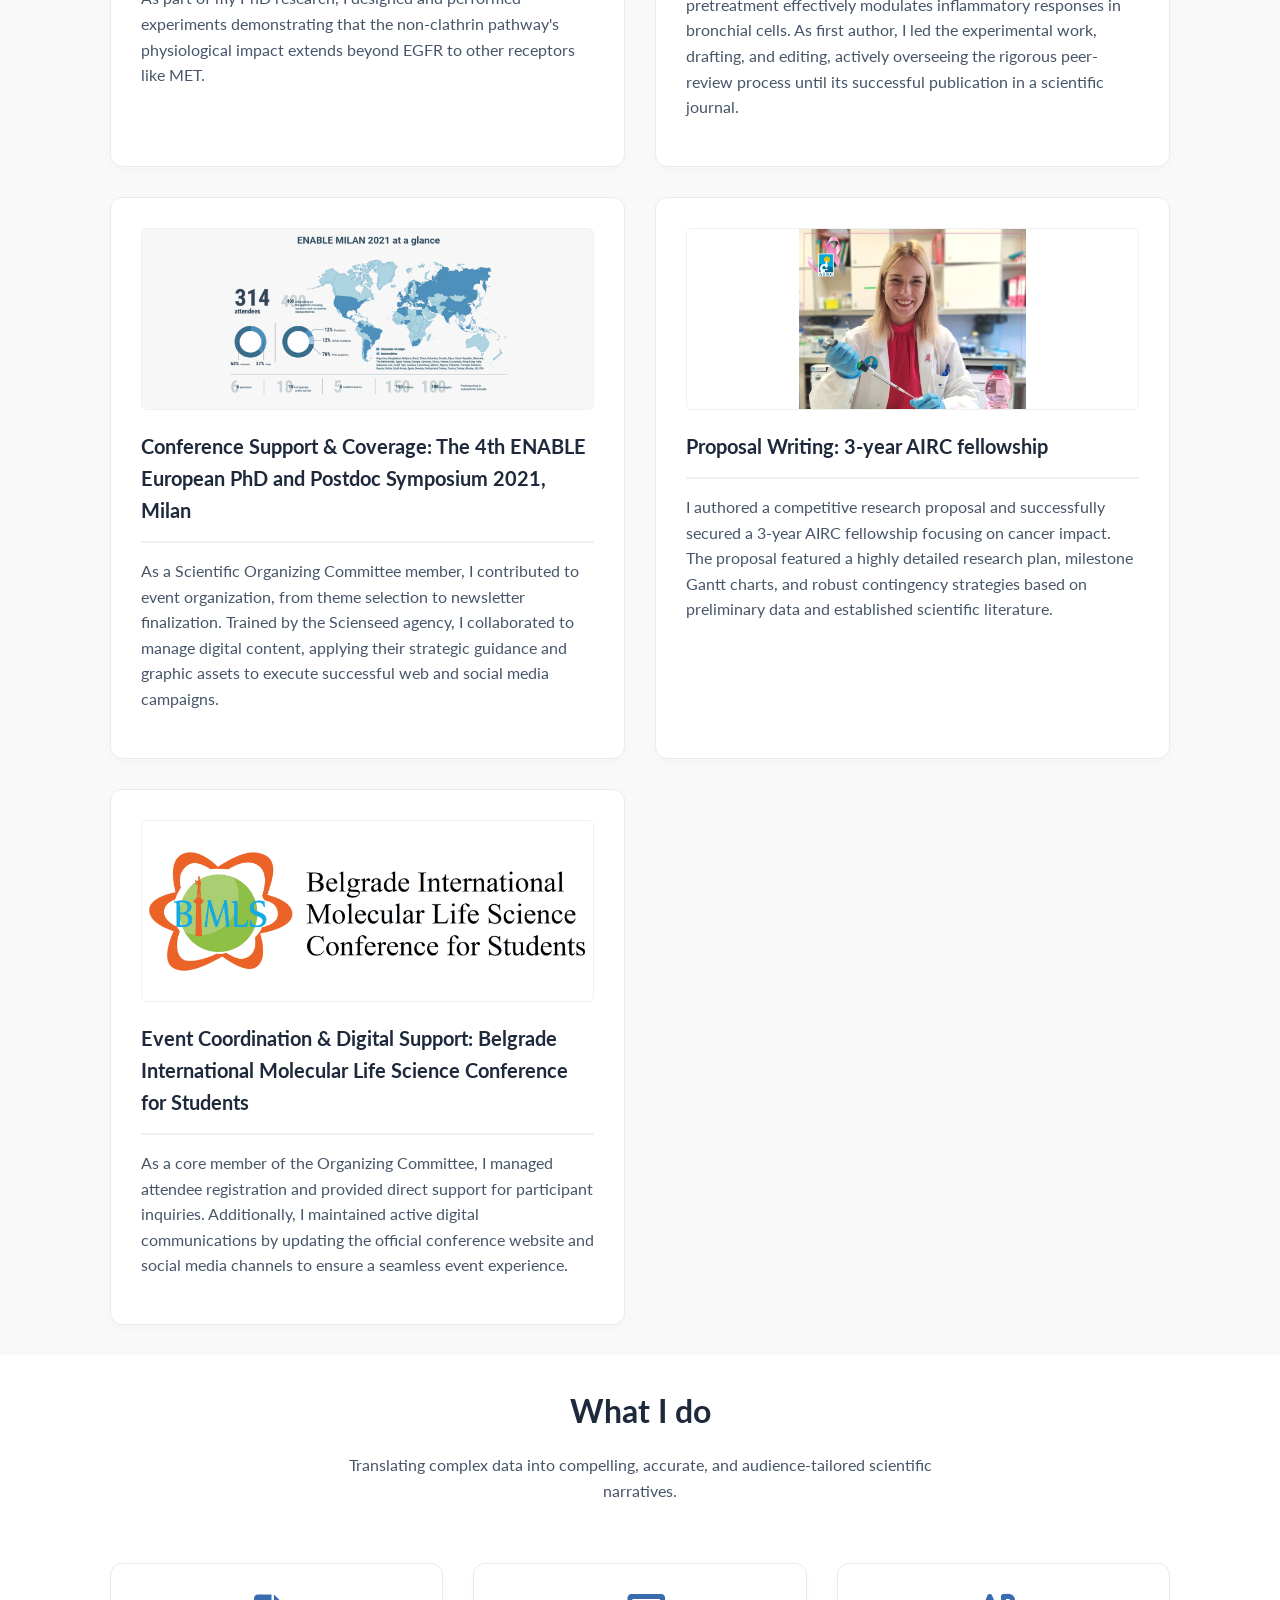
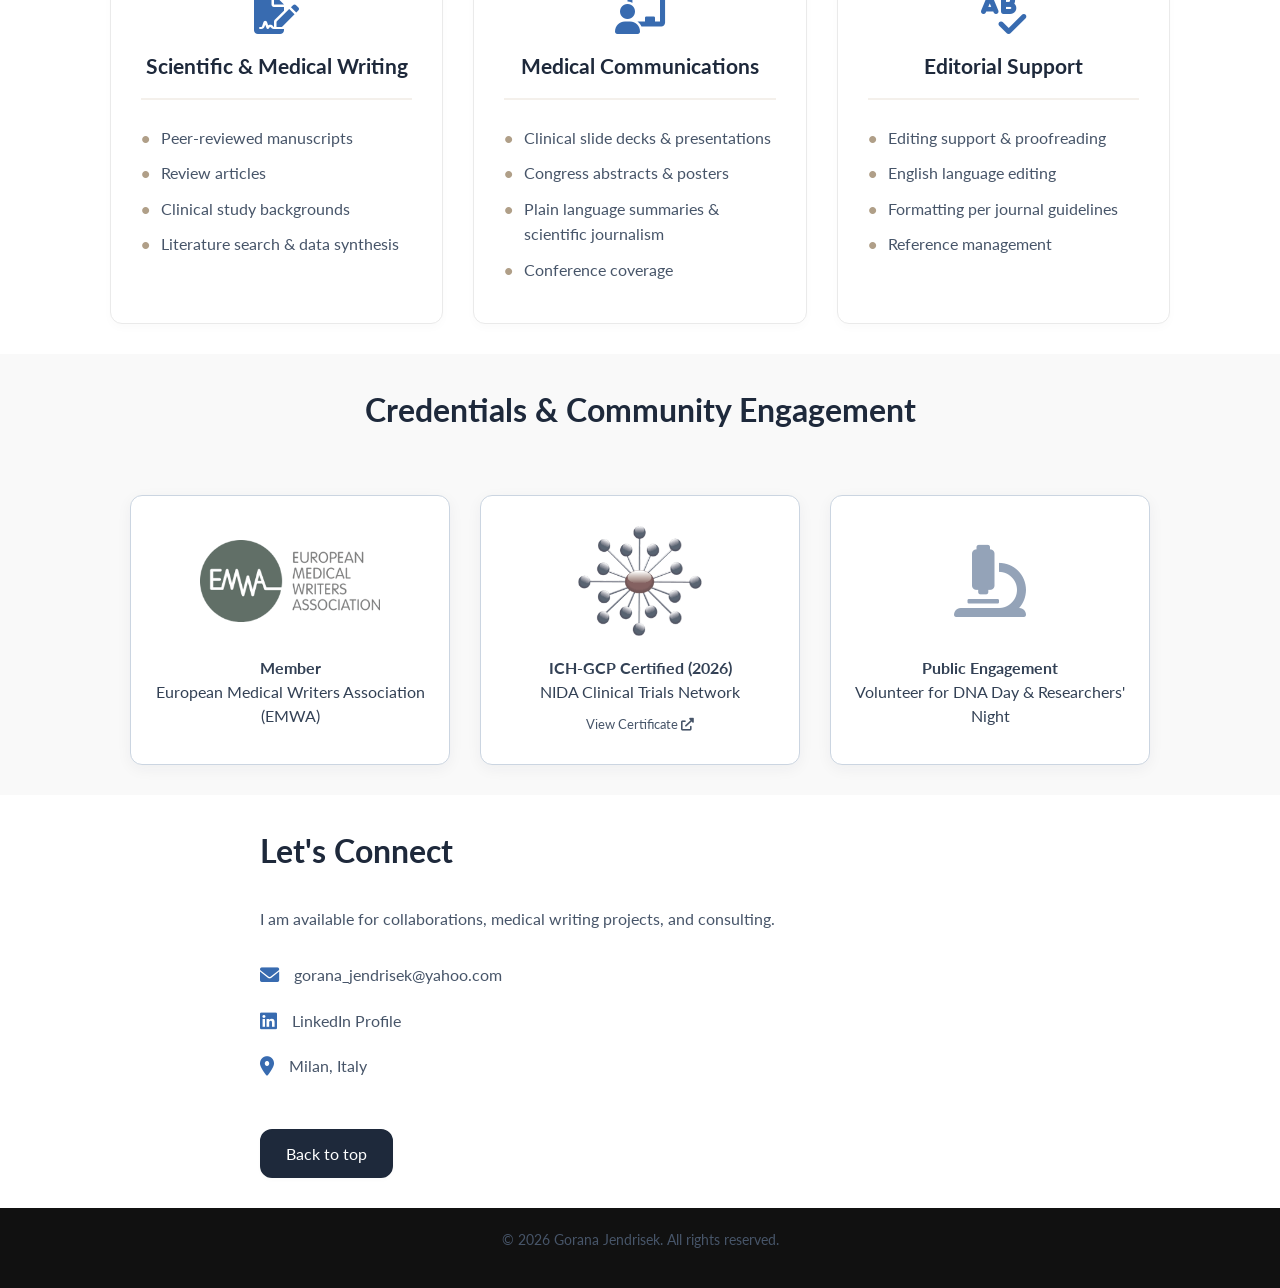
==== commit fb38e311: "Add files via upload" ====
--- a/index.html
+++ b/index.html
@@ -89,8 +89,25 @@
         }
 
         /* =========================================
-           Cards & Icons (Portfolio, What I Do)
+           Unified Card Hover Styles 
+           (Applies to Portfolio, What I do, and Credentials)
            ========================================= */
+        .card,
+        .portfolio-card,
+        .cert-card {
+            transition: transform 0.3s ease, box-shadow 0.3s ease, border-color 0.3s ease !important;
+        }
+
+        .card:hover,
+        .portfolio-card:hover,
+        .cert-card:hover {
+            transform: translateY(-5px) !important;
+            /* Matches the Dark Navy theme shadow */
+            box-shadow: 0 8px 25px rgba(30, 41, 59, 0.15) !important;
+            /* Consistent blue border on hover */
+            border-color: #386bb0 !important;
+        }
+
         .card h3,
         .portfolio-card h3 {
             color: #1e293b !important;
@@ -112,11 +129,9 @@
         /* =========================================
            Contact Section Fixes
            ========================================= */
-        /* Make links and spans the exact same color */
         .contact-item a,
         .contact-item span {
             color: #475569 !important;
-            /* Matches 'Milan, Italy' */
             text-decoration: none;
         }
 
@@ -126,11 +141,10 @@
 
         .contact-item i {
             color: #386bb0 !important;
-            /* Match the icons to the 'What I do' section */
         }
 
         /* =========================================
-           Original Embedded Styles (Certificates)
+           Certificates Section Specifics
            ========================================= */
         .cert-container {
             display: flex;
@@ -155,13 +169,6 @@
             flex-direction: column;
             align-items: center;
             justify-content: flex-start;
-            transition: transform 0.3s ease, box-shadow 0.3s ease, border-color 0.3s ease;
-        }
-
-        .cert-card:hover {
-            transform: translateY(-5px);
-            box-shadow: 0 8px 25px rgba(29, 78, 216, 0.15);
-            border-color: #2563eb;
         }
 
         .cert-img-container {
@@ -270,7 +277,7 @@
                     </h3>
                     <p>As an independent portfolio project, I developed a comprehensive slide deck summarizing the
                         FLAURA2 Phase III randomized trial. I synthesized complex clinical data into clear, visually
-                        engaging slides to effectively communicate both the treatment's efficacy and its adverse effect
+                        engaging slides to effectively communicate both the treatment's efficacy and its adverse event
                         profile.</p>
                 </a>
 
@@ -422,12 +429,17 @@
                     <p class="cert-text"><strong>Member</strong><br>European Medical Writers Association (EMWA)</p>
                 </div>
 
-                <div class="cert-card">
+                <a href="ICH_GCP_Certificate.pdf" target="_blank" class="cert-card" style="text-decoration: none;">
                     <div class="cert-img-container">
                         <img src="nida.png" alt="ICH-GCP NIDA Logo" class="cert-img">
                     </div>
-                    <p class="cert-text"><strong>ICH-GCP Certified (2026)</strong><br>NIDA Clinical Trials Network</p>
-                </div>
+                    <p class="cert-text">
+                        <strong>ICH-GCP Certified (2026)</strong><br>
+                        NIDA Clinical Trials Network
+                    </p>
+                    <span style="font-size: 0.8rem; color: #1d4ed8; margin-top: 10px;">View Certificate <i
+                            class="fas fa-external-link-alt"></i></span>
+                </a>
 
                 <div class="cert-card">
                     <div class="cert-img-container">
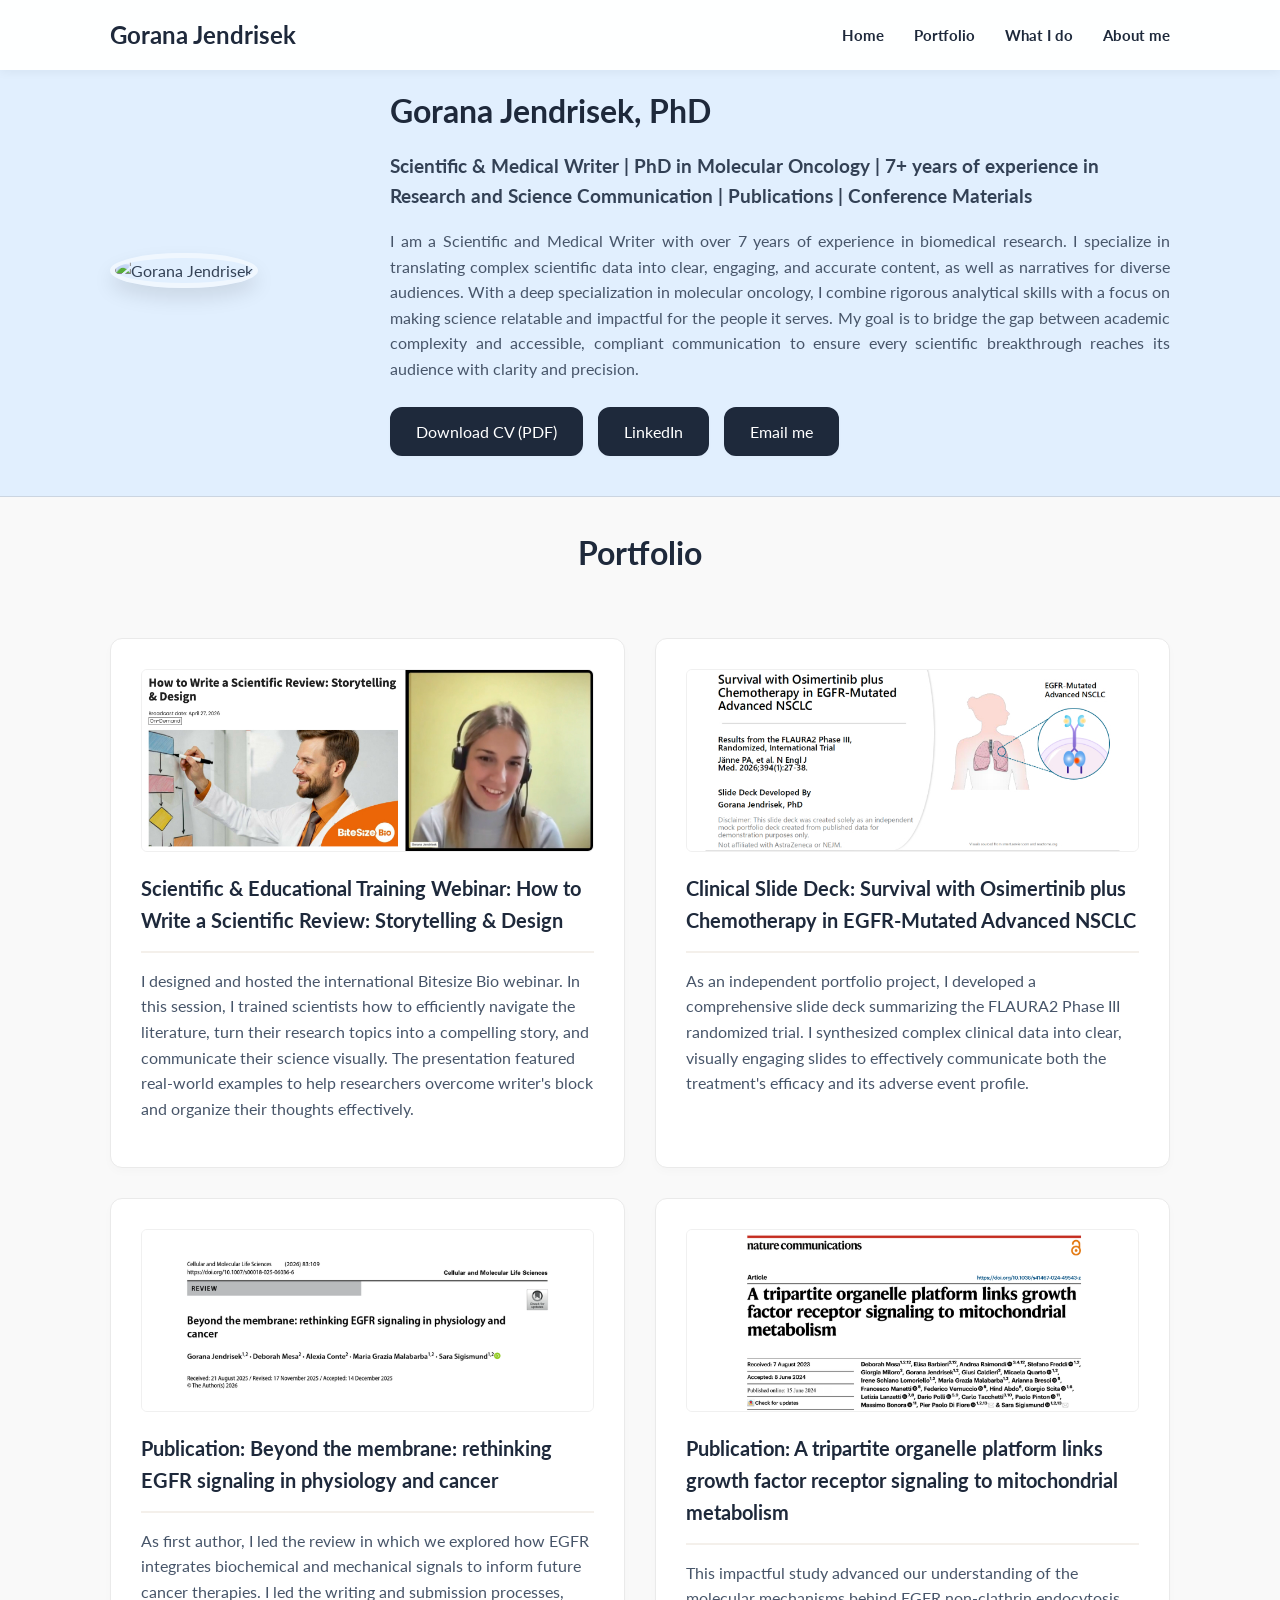
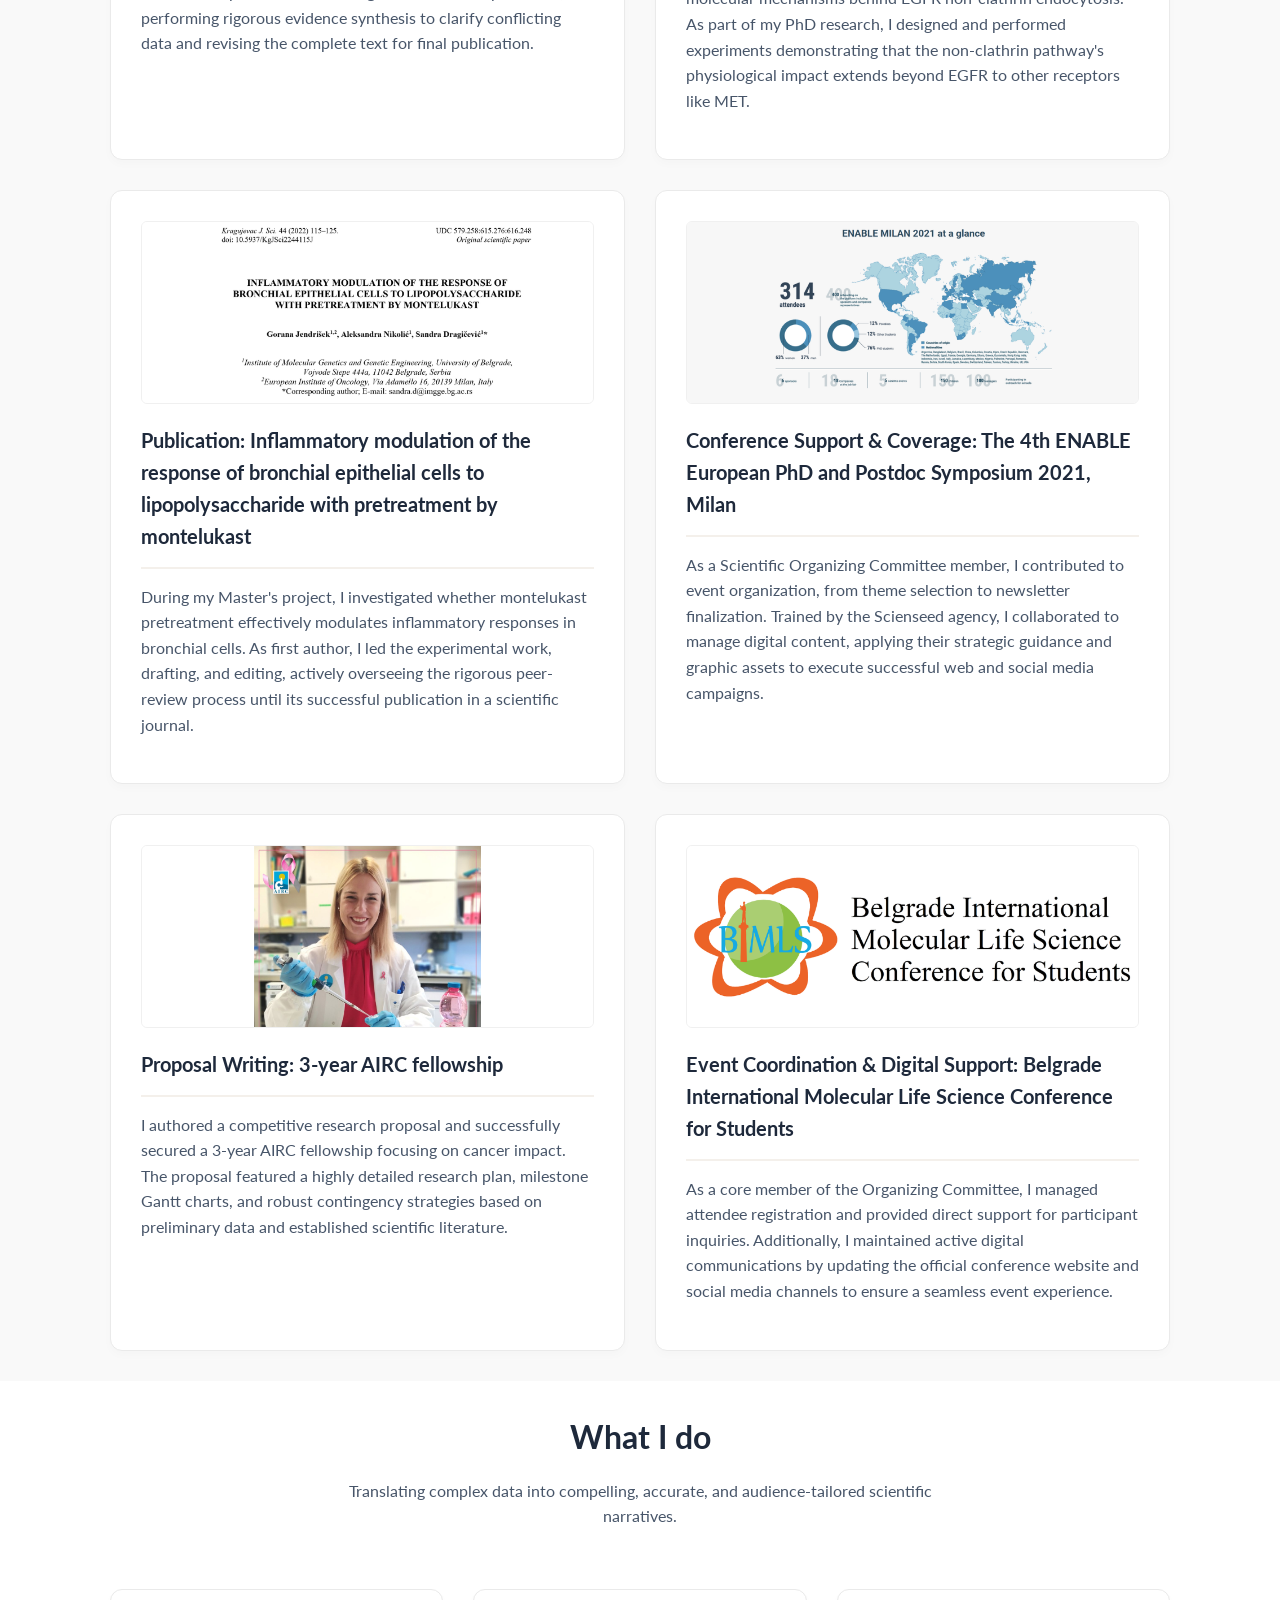
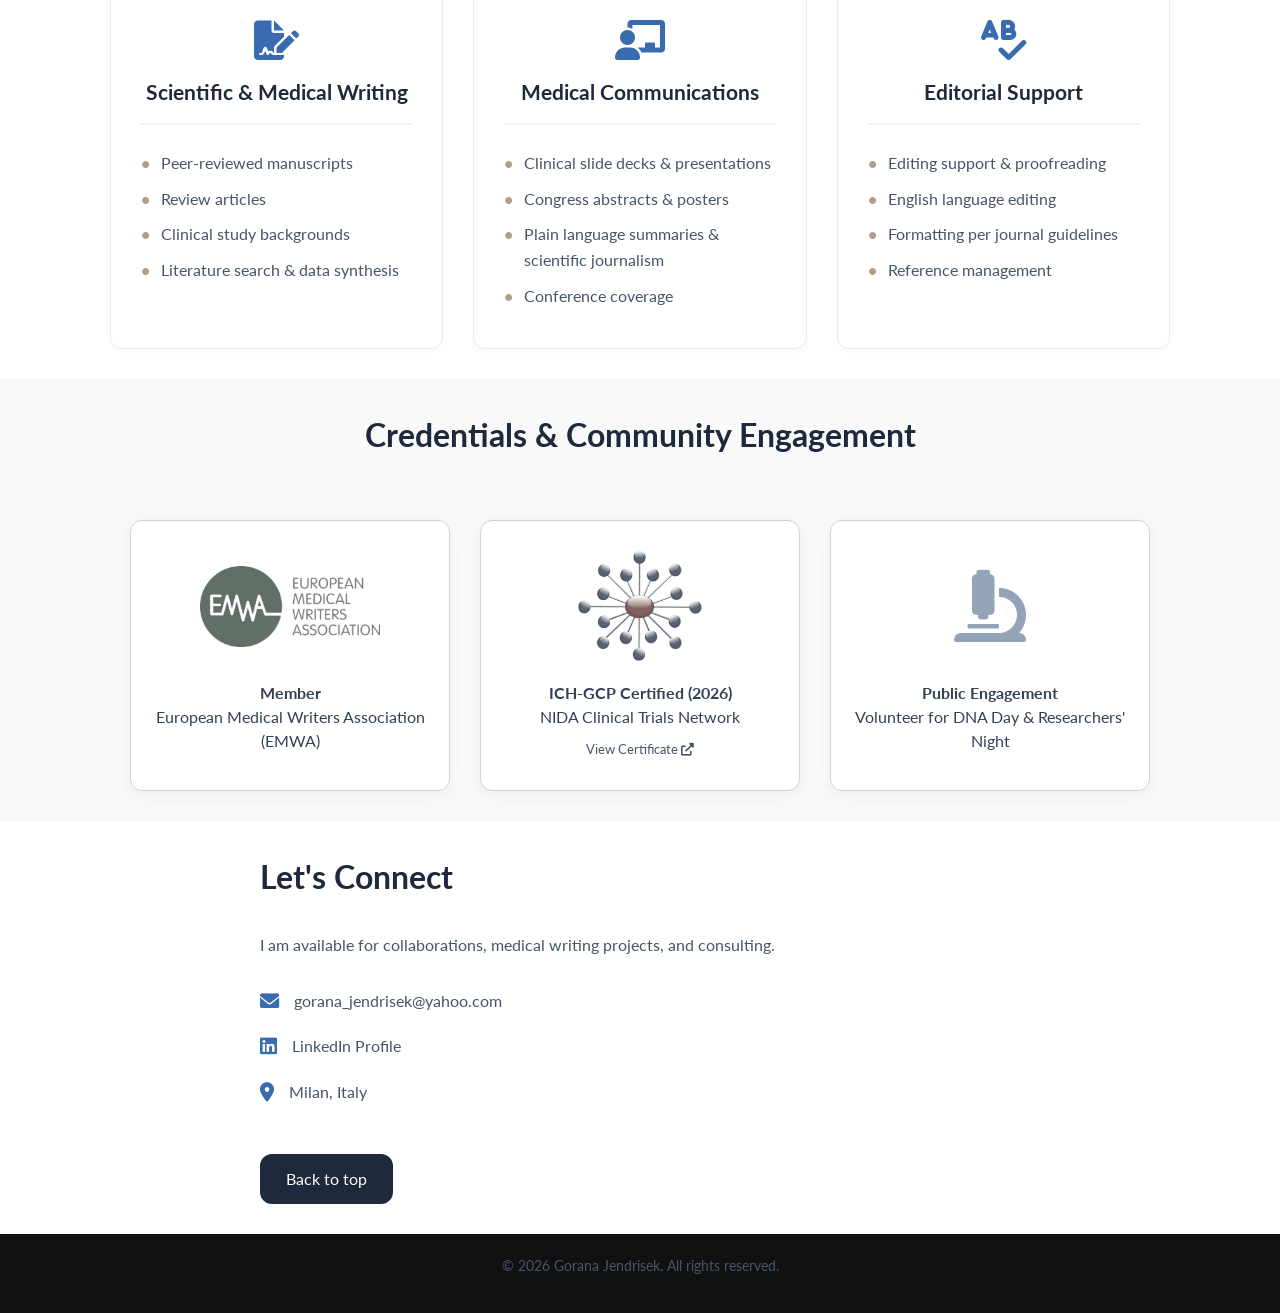
==== commit 9c834149: "Add files via upload" ====
--- a/index.html
+++ b/index.html
@@ -269,6 +269,21 @@
             </div>
             <div class="grid-2">
 
+                <a href="https://events.bitesizebio.com/how-to-write-a-scientific-review/join" target="_blank"
+                    class="card portfolio-card">
+                    <div class="card-preview">
+                        <img src="bitesizebio.jpg" alt="bitesizebio">
+                    </div>
+                    <h3>Scientific & Educational Training Webinar: How to Write a Scientific Review: Storytelling &
+                        Design
+                    </h3>
+                    <p>I designed and hosted the international Bitesize Bio webinar. In this session, I trained
+                        scientists how to efficiently navigate the literature, turn their research topics into a
+                        compelling story, and communicate their science visually. The presentation featured real-world
+                        examples to help researchers overcome writer's block and organize their thoughts effectively.
+                    </p>
+                </a>
+
                 <a href="Clinical_pres.pdf" target="_blank" class="card portfolio-card">
                     <div class="card-preview">
                         <img src="Clinical_pres.jpg" alt="Clinical_pres">
